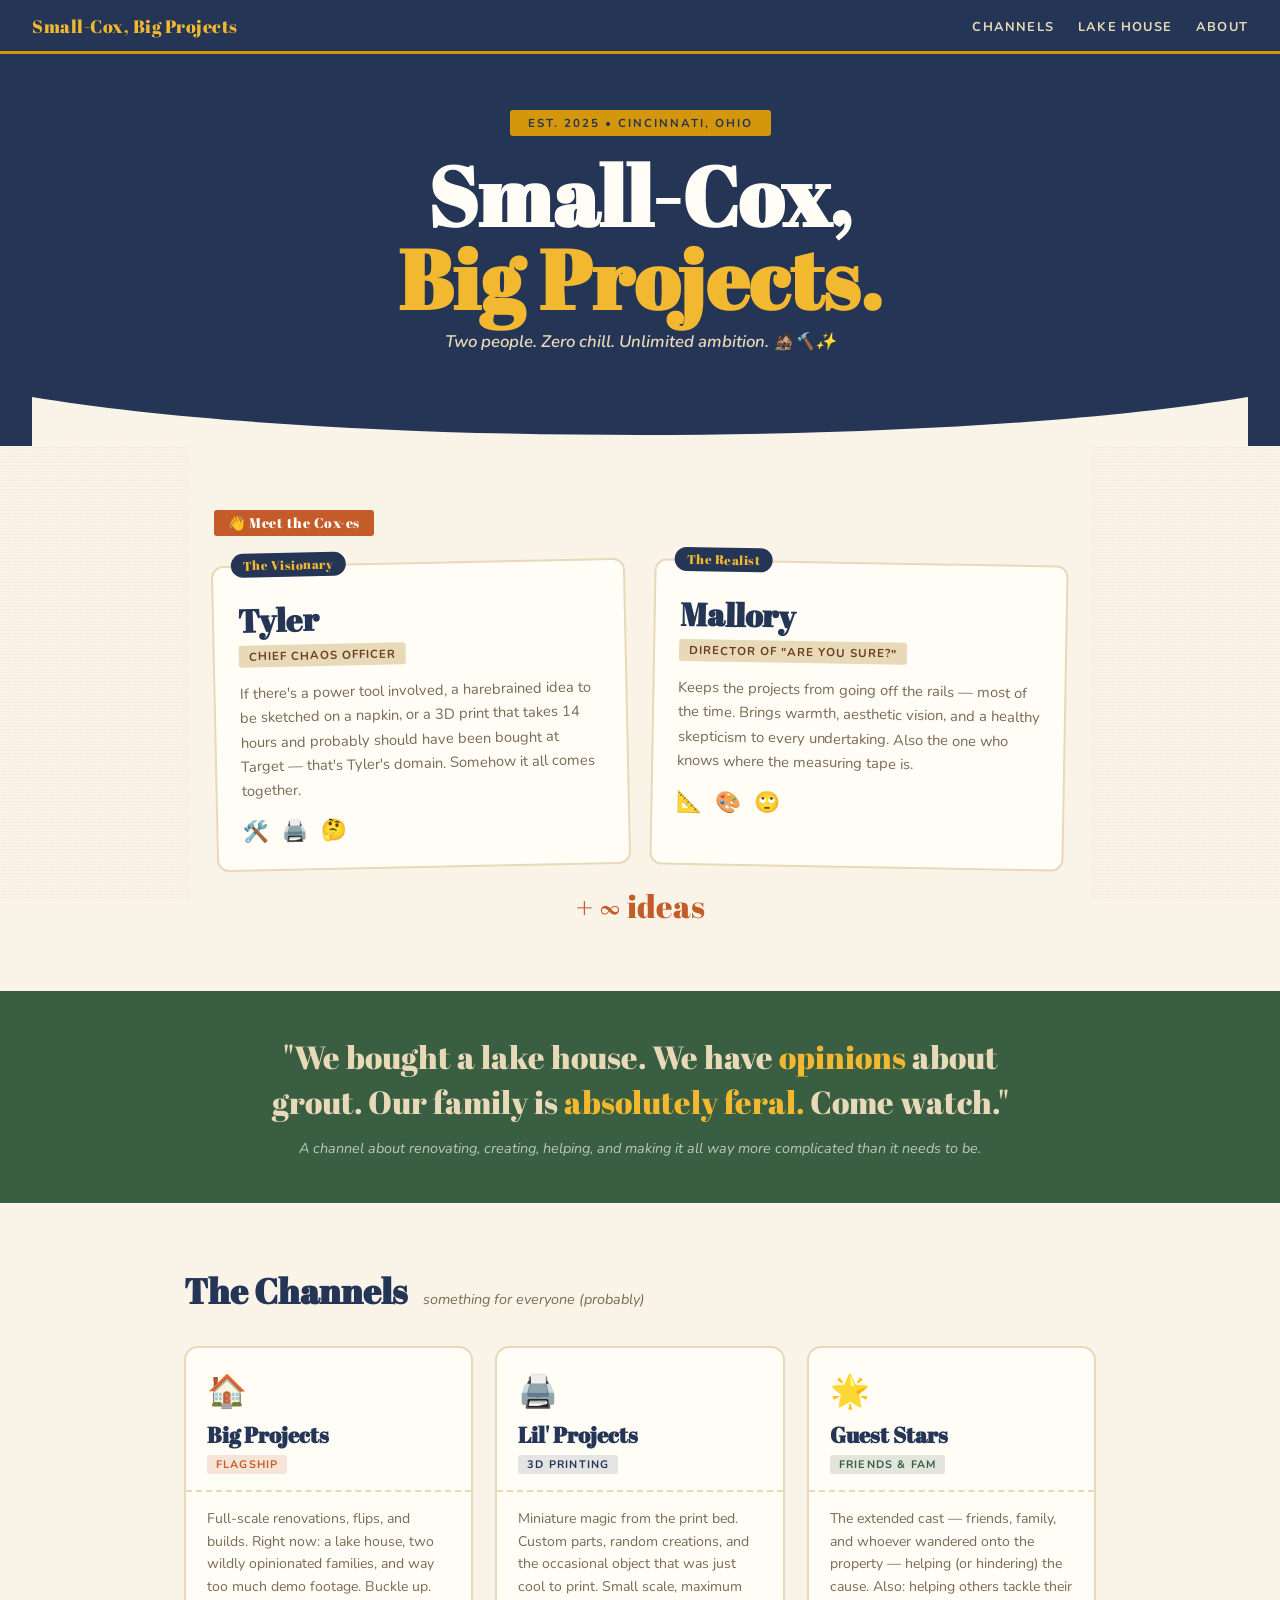
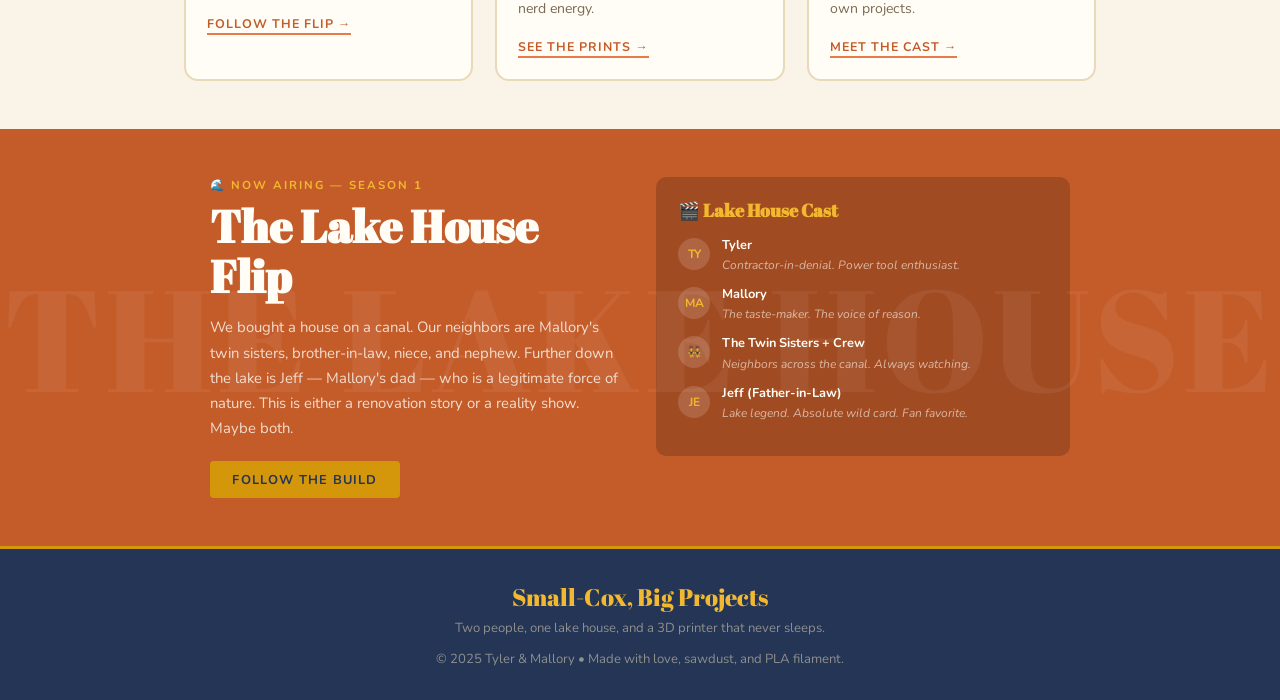
==== index.html @ dbf9f9ae "Create index.html" ====
<!DOCTYPE html>
<html lang="en">
<head>
<meta charset="UTF-8">
<meta name="viewport" content="width=device-width, initial-scale=1.0">
<title>Small-Cox, Big Projects</title>
<link href="https://fonts.googleapis.com/css2?family=Abril+Fatface&family=Nunito:ital,wght@0,400;0,600;0,700;1,400;1,600&display=swap" rel="stylesheet">
<style>
  *, *::before, *::after { box-sizing: border-box; margin: 0; padding: 0; }

  :root {
    --cream:    #FAF4E8;
    --tan:      #E8D9B8;
    --rust:     #C45C2A;
    --rust-lt:  #E87B48;
    --forest:   #3A5E42;
    --forest-lt:#5A8C63;
    --navy:     #243556;
    --gold:     #D4960A;
    --gold-lt:  #F2B830;
    --brown:    #6B3F1F;
    --ink:      #1E1810;
    --muted:    #7A6A54;
    --card-bg:  #FFFDF6;
    --serif:    'Abril Fatface', serif;
    --sans:     'Nunito', sans-serif;
  }

  body {
    background-color: var(--cream);
    font-family: var(--sans);
    color: var(--ink);
    overflow-x: hidden;
  }

  /* ── TEXTURE OVERLAY ── */
  body::before {
    content: '';
    position: fixed;
    inset: 0;
    background-image:
      repeating-linear-gradient(0deg,   transparent, transparent 2px, rgba(139,110,60,.03) 2px, rgba(139,110,60,.03) 3px),
      repeating-linear-gradient(90deg,  transparent, transparent 2px, rgba(139,110,60,.02) 2px, rgba(139,110,60,.02) 3px);
    pointer-events: none;
    z-index: 0;
  }

  /* ── NAV ── */
  nav {
    position: sticky;
    top: 0;
    z-index: 100;
    background: var(--navy);
    padding: 0 2rem;
    display: flex;
    align-items: center;
    justify-content: space-between;
    height: 54px;
    border-bottom: 3px solid var(--gold);
  }
  .nav-logo {
    font-family: var(--serif);
    font-size: 1.15rem;
    color: var(--gold-lt);
    letter-spacing: .5px;
    text-decoration: none;
  }
  .nav-links {
    display: flex;
    gap: 1.5rem;
    list-style: none;
  }
  .nav-links a {
    font-size: .8rem;
    font-weight: 700;
    text-transform: uppercase;
    letter-spacing: 1.2px;
    color: var(--tan);
    text-decoration: none;
    transition: color .2s;
  }
  .nav-links a:hover { color: var(--gold-lt); }

  /* ── HERO BANNER ── */
  .hero {
    position: relative;
    z-index: 1;
    background: var(--navy);
    padding: 3.5rem 2rem 0;
    text-align: center;
    overflow: hidden;
  }
  .hero-tape {
    display: inline-block;
    background: var(--gold);
    color: var(--navy);
    font-family: var(--sans);
    font-weight: 700;
    font-size: .72rem;
    text-transform: uppercase;
    letter-spacing: 2px;
    padding: 5px 18px;
    border-radius: 3px;
    margin-bottom: 1.1rem;
  }
  .hero h1 {
    font-family: var(--serif);
    font-size: clamp(2.6rem, 8vw, 5.2rem);
    line-height: 1.0;
    color: #FFFDF6;
    margin-bottom: .6rem;
    letter-spacing: .5px;
  }
  .hero h1 span { color: var(--gold-lt); }
  .hero-sub {
    font-size: 1.05rem;
    color: var(--tan);
    font-style: italic;
    font-weight: 600;
    margin-bottom: 2.8rem;
  }

  /* Wavy SVG divider between hero and body */
  .hero-wave {
    display: block;
    width: 100%;
    margin-bottom: -2px;
    line-height: 0;
  }

  /* ── MEET SECTION ── */
  .meet {
    position: relative;
    z-index: 1;
    background: var(--cream);
    padding: 4rem 1.5rem 3rem;
    max-width: 900px;
    margin: 0 auto;
  }
  .section-label {
    display: inline-block;
    font-family: var(--serif);
    font-size: .85rem;
    background: var(--rust);
    color: #fff;
    padding: 4px 14px;
    border-radius: 3px;
    letter-spacing: .5px;
    margin-bottom: 1.6rem;
  }
  .duo-cards {
    display: grid;
    grid-template-columns: 1fr 1fr;
    gap: 1.5rem;
  }
  @media (max-width: 560px) { .duo-cards { grid-template-columns: 1fr; } }

  .person-card {
    background: var(--card-bg);
    border: 2px solid var(--tan);
    border-radius: 12px;
    padding: 1.8rem 1.5rem 1.5rem;
    position: relative;
    transition: transform .25s, box-shadow .25s;
    cursor: default;
  }
  .person-card:hover {
    transform: rotate(0deg) translateY(-4px);
    box-shadow: 6px 8px 0 var(--tan);
  }
  .person-card:first-child { transform: rotate(-1.2deg); }
  .person-card:last-child  { transform: rotate(1deg); }
  .person-card:first-child:hover { transform: rotate(-1.2deg) translateY(-4px); }
  .person-card:last-child:hover  { transform: rotate(1deg)   translateY(-4px); }

  .person-badge {
    position: absolute;
    top: -14px; left: 18px;
    background: var(--navy);
    color: var(--gold-lt);
    font-family: var(--serif);
    font-size: .8rem;
    padding: 3px 12px;
    border-radius: 20px;
    letter-spacing: .5px;
  }
  .person-card h2 {
    font-family: var(--serif);
    font-size: 2rem;
    color: var(--navy);
    margin: .5rem 0 .5rem;
    line-height: 1;
  }
  .person-card .role-tag {
    display: inline-block;
    background: var(--tan);
    color: var(--brown);
    font-size: .72rem;
    font-weight: 700;
    text-transform: uppercase;
    letter-spacing: 1px;
    padding: 3px 10px;
    border-radius: 3px;
    margin-bottom: .9rem;
  }
  .person-card p {
    font-size: .92rem;
    line-height: 1.65;
    color: var(--muted);
  }
  .person-card .emojis {
    margin-top: .9rem;
    font-size: 1.3rem;
    letter-spacing: 4px;
  }

  /* ── CONNECTOR ── */
  .connector {
    text-align: center;
    padding: 1rem 0;
    font-family: var(--serif);
    font-size: 2rem;
    color: var(--rust);
    position: relative;
    z-index: 1;
  }

  /* ── INTRO BLURB ── */
  .intro-blurb {
    position: relative;
    z-index: 1;
    background: var(--forest);
    color: var(--cream);
    padding: 2.8rem 2rem;
    text-align: center;
  }
  .intro-blurb blockquote {
    font-family: var(--serif);
    font-size: clamp(1.3rem, 3.5vw, 2rem);
    line-height: 1.4;
    max-width: 780px;
    margin: 0 auto .8rem;
    color: var(--tan);
  }
  .intro-blurb blockquote em {
    color: var(--gold-lt);
    font-style: normal;
  }
  .intro-blurb p {
    font-size: .9rem;
    color: rgba(255,255,255,.65);
    font-style: italic;
  }

  /* ── CHANNELS ── */
  .channels {
    position: relative;
    z-index: 1;
    padding: 4rem 1.5rem 3rem;
    max-width: 960px;
    margin: 0 auto;
  }
  .channels-header {
    display: flex;
    align-items: baseline;
    gap: 1rem;
    margin-bottom: 2rem;
    flex-wrap: wrap;
  }
  .channels-header h2 {
    font-family: var(--serif);
    font-size: 2.2rem;
    color: var(--navy);
  }
  .channels-header p {
    font-size: .9rem;
    color: var(--muted);
    font-style: italic;
  }

  .channel-grid {
    display: grid;
    grid-template-columns: repeat(3, 1fr);
    gap: 1.4rem;
  }
  @media (max-width: 680px) { .channel-grid { grid-template-columns: 1fr; } }

  .channel-card {
    background: var(--card-bg);
    border: 2px solid var(--tan);
    border-radius: 14px;
    overflow: hidden;
    transition: transform .2s, box-shadow .2s;
  }
  .channel-card:hover {
    transform: translateY(-5px);
    box-shadow: 5px 7px 0 var(--tan);
  }
  .channel-header {
    padding: 1.4rem 1.3rem 1rem;
    border-bottom: 2px dashed var(--tan);
  }
  .channel-icon {
    font-size: 2rem;
    margin-bottom: .6rem;
    display: block;
  }
  .channel-card h3 {
    font-family: var(--serif);
    font-size: 1.4rem;
    color: var(--navy);
    line-height: 1.1;
    margin-bottom: .3rem;
  }
  .channel-tag {
    display: inline-block;
    font-size: .68rem;
    font-weight: 700;
    text-transform: uppercase;
    letter-spacing: 1.2px;
    padding: 2px 9px;
    border-radius: 3px;
  }
  .tag-rust   { background: rgba(196,92,42,.15); color: var(--rust); }
  .tag-forest { background: rgba(58,94,66,.15);  color: var(--forest); }
  .tag-navy   { background: rgba(36,53,86,.12);  color: var(--navy); }

  .channel-body {
    padding: 1rem 1.3rem 1.3rem;
  }
  .channel-body p {
    font-size: .88rem;
    line-height: 1.6;
    color: var(--muted);
    margin-bottom: .9rem;
  }
  .channel-cta {
    display: inline-block;
    font-size: .78rem;
    font-weight: 700;
    text-transform: uppercase;
    letter-spacing: 1px;
    color: var(--rust);
    text-decoration: none;
    border-bottom: 2px solid var(--rust-lt);
    padding-bottom: 1px;
    transition: color .2s, border-color .2s;
  }
  .channel-cta:hover { color: var(--brown); border-color: var(--brown); }

  /* ── BIG PROJECT SPOTLIGHT ── */
  .spotlight {
    position: relative;
    z-index: 1;
    background: var(--rust);
    padding: 3rem 2rem;
    overflow: hidden;
  }
  .spotlight::before {
    content: 'THE LAKE HOUSE';
    position: absolute;
    font-family: var(--serif);
    font-size: clamp(4rem, 12vw, 9rem);
    color: rgba(255,255,255,.06);
    top: 50%;
    left: 50%;
    transform: translate(-50%, -50%);
    white-space: nowrap;
    pointer-events: none;
    letter-spacing: 4px;
  }
  .spotlight-inner {
    max-width: 860px;
    margin: 0 auto;
    display: grid;
    grid-template-columns: 1fr 1fr;
    gap: 2rem;
    align-items: start;
  }
  @media (max-width: 620px) { .spotlight-inner { grid-template-columns: 1fr; } }

  .spotlight-left {}
  .spotlight-eyebrow {
    font-size: .72rem;
    font-weight: 700;
    text-transform: uppercase;
    letter-spacing: 2px;
    color: var(--gold-lt);
    margin-bottom: .6rem;
  }
  .spotlight h2 {
    font-family: var(--serif);
    font-size: clamp(1.8rem, 4vw, 2.8rem);
    color: #FFFDF6;
    line-height: 1.1;
    margin-bottom: .9rem;
  }
  .spotlight-desc {
    font-size: .93rem;
    line-height: 1.7;
    color: rgba(255,253,246,.8);
    margin-bottom: 1.2rem;
  }
  .spotlight-btn {
    display: inline-block;
    background: var(--gold);
    color: var(--navy);
    font-size: .8rem;
    font-weight: 700;
    text-transform: uppercase;
    letter-spacing: 1.2px;
    padding: .6rem 1.4rem;
    border-radius: 4px;
    text-decoration: none;
    transition: background .2s;
  }
  .spotlight-btn:hover { background: var(--gold-lt); }

  .cast-list {
    background: rgba(0,0,0,.18);
    border-radius: 10px;
    padding: 1.3rem 1.4rem;
  }
  .cast-list h4 {
    font-family: var(--serif);
    font-size: 1.1rem;
    color: var(--gold-lt);
    margin-bottom: 1rem;
  }
  .cast-member {
    display: flex;
    align-items: flex-start;
    gap: .7rem;
    margin-bottom: .75rem;
  }
  .cast-avatar {
    width: 32px;
    height: 32px;
    border-radius: 50%;
    background: rgba(255,255,255,.15);
    display: flex;
    align-items: center;
    justify-content: center;
    font-size: .75rem;
    font-weight: 700;
    color: var(--gold-lt);
    flex-shrink: 0;
    letter-spacing: -.5px;
  }
  .cast-info p { font-size: .8rem; font-weight: 700; color: #FFFDF6; line-height: 1.2; }
  .cast-info span { font-size: .75rem; color: rgba(255,253,246,.6); font-style: italic; }

  /* ── FOOTER ── */
  footer {
    position: relative;
    z-index: 1;
    background: var(--navy);
    color: var(--tan);
    text-align: center;
    padding: 2rem;
    font-size: .82rem;
    border-top: 3px solid var(--gold);
  }
  footer .footer-logo {
    font-family: var(--serif);
    font-size: 1.5rem;
    color: var(--gold-lt);
    margin-bottom: .4rem;
  }
  footer p { color: rgba(232,217,184,.55); margin-top: .3rem; }

  /* ── STAMP DECOR ── */
  .stamp {
    display: inline-block;
    border: 3px solid currentColor;
    border-radius: 6px;
    padding: 2px 8px;
    font-size: .65rem;
    font-weight: 700;
    text-transform: uppercase;
    letter-spacing: 1.5px;
    transform: rotate(-5deg);
    opacity: .7;
    margin-left: .6rem;
    vertical-align: middle;
  }

  /* ── SCROLL FADE ── */
  @keyframes fadeUp {
    from { opacity: 0; transform: translateY(22px); }
    to   { opacity: 1; transform: translateY(0); }
  }
  .fade-in { animation: fadeUp .7s ease both; }
  .fade-in-2 { animation: fadeUp .7s .15s ease both; }
  .fade-in-3 { animation: fadeUp .7s .3s ease both; }
</style>
</head>
<body>

<!-- NAV -->
<nav>
  <a href="#" class="nav-logo">Small-Cox, Big Projects</a>
  <ul class="nav-links">
    <li><a href="#channels">Channels</a></li>
    <li><a href="#lakehouse">Lake House</a></li>
    <li><a href="#about">About</a></li>
  </ul>
</nav>

<!-- HERO -->
<div class="hero" id="about">
  <div class="hero-tape">Est. 2025 &bull; Cincinnati, Ohio</div>
  <h1 class="fade-in">Small-Cox,<br><span>Big Projects.</span></h1>
  <p class="hero-sub fade-in-2">Two people. Zero chill. Unlimited ambition. 🏚️🔨✨</p>
  <svg class="hero-wave" viewBox="0 0 1440 60" xmlns="http://www.w3.org/2000/svg" preserveAspectRatio="none">
    <path d="M0,0 C360,60 1080,60 1440,0 L1440,60 L0,60 Z" fill="#FAF4E8"/>
  </svg>
</div>

<!-- MEET TYLER & MALLORY -->
<section class="meet fade-in-3">
  <div class="section-label">👋 Meet the Cox-es</div>
  <div class="duo-cards">

    <div class="person-card">
      <span class="person-badge">The Visionary</span>
      <h2>Tyler</h2>
      <span class="role-tag">Chief Chaos Officer</span>
      <p>If there's a power tool involved, a harebrained idea to be sketched on a napkin, or a 3D print that takes 14 hours and probably should have been bought at Target — that's Tyler's domain. Somehow it all comes together.</p>
      <div class="emojis">🛠️ 🖨️ 🤔</div>
    </div>

    <div class="person-card">
      <span class="person-badge">The Realist</span>
      <h2>Mallory</h2>
      <span class="role-tag">Director of "Are You Sure?"</span>
      <p>Keeps the projects from going off the rails — most of the time. Brings warmth, aesthetic vision, and a healthy skepticism to every undertaking. Also the one who knows where the measuring tape is.</p>
      <div class="emojis">📐 🎨 🙄</div>
    </div>

  </div>

  <div class="connector">+ ∞ ideas</div>

</section>

<!-- INTRO BLURB -->
<div class="intro-blurb">
  <blockquote>
    "We bought a lake house. We have <em>opinions</em> about grout. Our family is <em>absolutely feral.</em> Come watch."
  </blockquote>
  <p>A channel about renovating, creating, helping, and making it all way more complicated than it needs to be.</p>
</div>

<!-- CHANNELS -->
<section class="channels" id="channels">
  <div class="channels-header">
    <h2>The Channels</h2>
    <p>something for everyone (probably)</p>
  </div>

  <div class="channel-grid">

    <!-- Big Projects -->
    <div class="channel-card">
      <div class="channel-header">
        <span class="channel-icon">🏠</span>
        <h3>Big Projects</h3>
        <span class="channel-tag tag-rust">Flagship</span>
      </div>
      <div class="channel-body">
        <p>Full-scale renovations, flips, and builds. Right now: a lake house, two wildly opinionated families, and way too much demo footage. Buckle up.</p>
        <a href="#lakehouse" class="channel-cta">Follow the flip →</a>
      </div>
    </div>

    <!-- Lil Projects -->
    <div class="channel-card">
      <div class="channel-header">
        <span class="channel-icon">🖨️</span>
        <h3>Lil' Projects</h3>
        <span class="channel-tag tag-navy">3D Printing</span>
      </div>
      <div class="channel-body">
        <p>Miniature magic from the print bed. Custom parts, random creations, and the occasional object that was just cool to print. Small scale, maximum nerd energy.</p>
        <a href="#" class="channel-cta">See the prints →</a>
      </div>
    </div>

    <!-- Guest Stars -->
    <div class="channel-card">
      <div class="channel-header">
        <span class="channel-icon">🌟</span>
        <h3>Guest Stars</h3>
        <span class="channel-tag tag-forest">Friends & Fam</span>
      </div>
      <div class="channel-body">
        <p>The extended cast — friends, family, and whoever wandered onto the property — helping (or hindering) the cause. Also: helping others tackle their own projects.</p>
        <a href="#" class="channel-cta">Meet the cast →</a>
      </div>
    </div>

  </div>
</section>

<!-- LAKE HOUSE SPOTLIGHT -->
<section class="spotlight" id="lakehouse">
  <div class="spotlight-inner">

    <div class="spotlight-left">
      <p class="spotlight-eyebrow">🌊 Now Airing — Season 1</p>
      <h2>The Lake House Flip</h2>
      <p class="spotlight-desc">We bought a house on a canal. Our neighbors are Mallory's twin sisters, brother-in-law, niece, and nephew. Further down the lake is Jeff — Mallory's dad — who is a legitimate force of nature. This is either a renovation story or a reality show. Maybe both.</p>
      <a href="#" class="spotlight-btn">Follow the Build</a>
    </div>

    <div class="cast-list">
      <h4>🎬 Lake House Cast</h4>

      <div class="cast-member">
        <div class="cast-avatar">TY</div>
        <div class="cast-info">
          <p>Tyler</p>
          <span>Contractor-in-denial. Power tool enthusiast.</span>
        </div>
      </div>

      <div class="cast-member">
        <div class="cast-avatar">MA</div>
        <div class="cast-info">
          <p>Mallory</p>
          <span>The taste-maker. The voice of reason.</span>
        </div>
      </div>

      <div class="cast-member">
        <div class="cast-avatar">👯</div>
        <div class="cast-info">
          <p>The Twin Sisters + Crew</p>
          <span>Neighbors across the canal. Always watching.</span>
        </div>
      </div>

      <div class="cast-member">
        <div class="cast-avatar">JE</div>
        <div class="cast-info">
          <p>Jeff (Father-in-Law)</p>
          <span>Lake legend. Absolute wild card. Fan favorite.</span>
        </div>
      </div>
    </div>

  </div>
</section>

<!-- FOOTER -->
<footer>
  <div class="footer-logo">Small-Cox, Big Projects</div>
  <p>Two people, one lake house, and a 3D printer that never sleeps.</p>
  <p style="margin-top:.8rem;">© 2025 Tyler & Mallory &bull; Made with love, sawdust, and PLA filament.</p>
</footer>

</body>
</html>
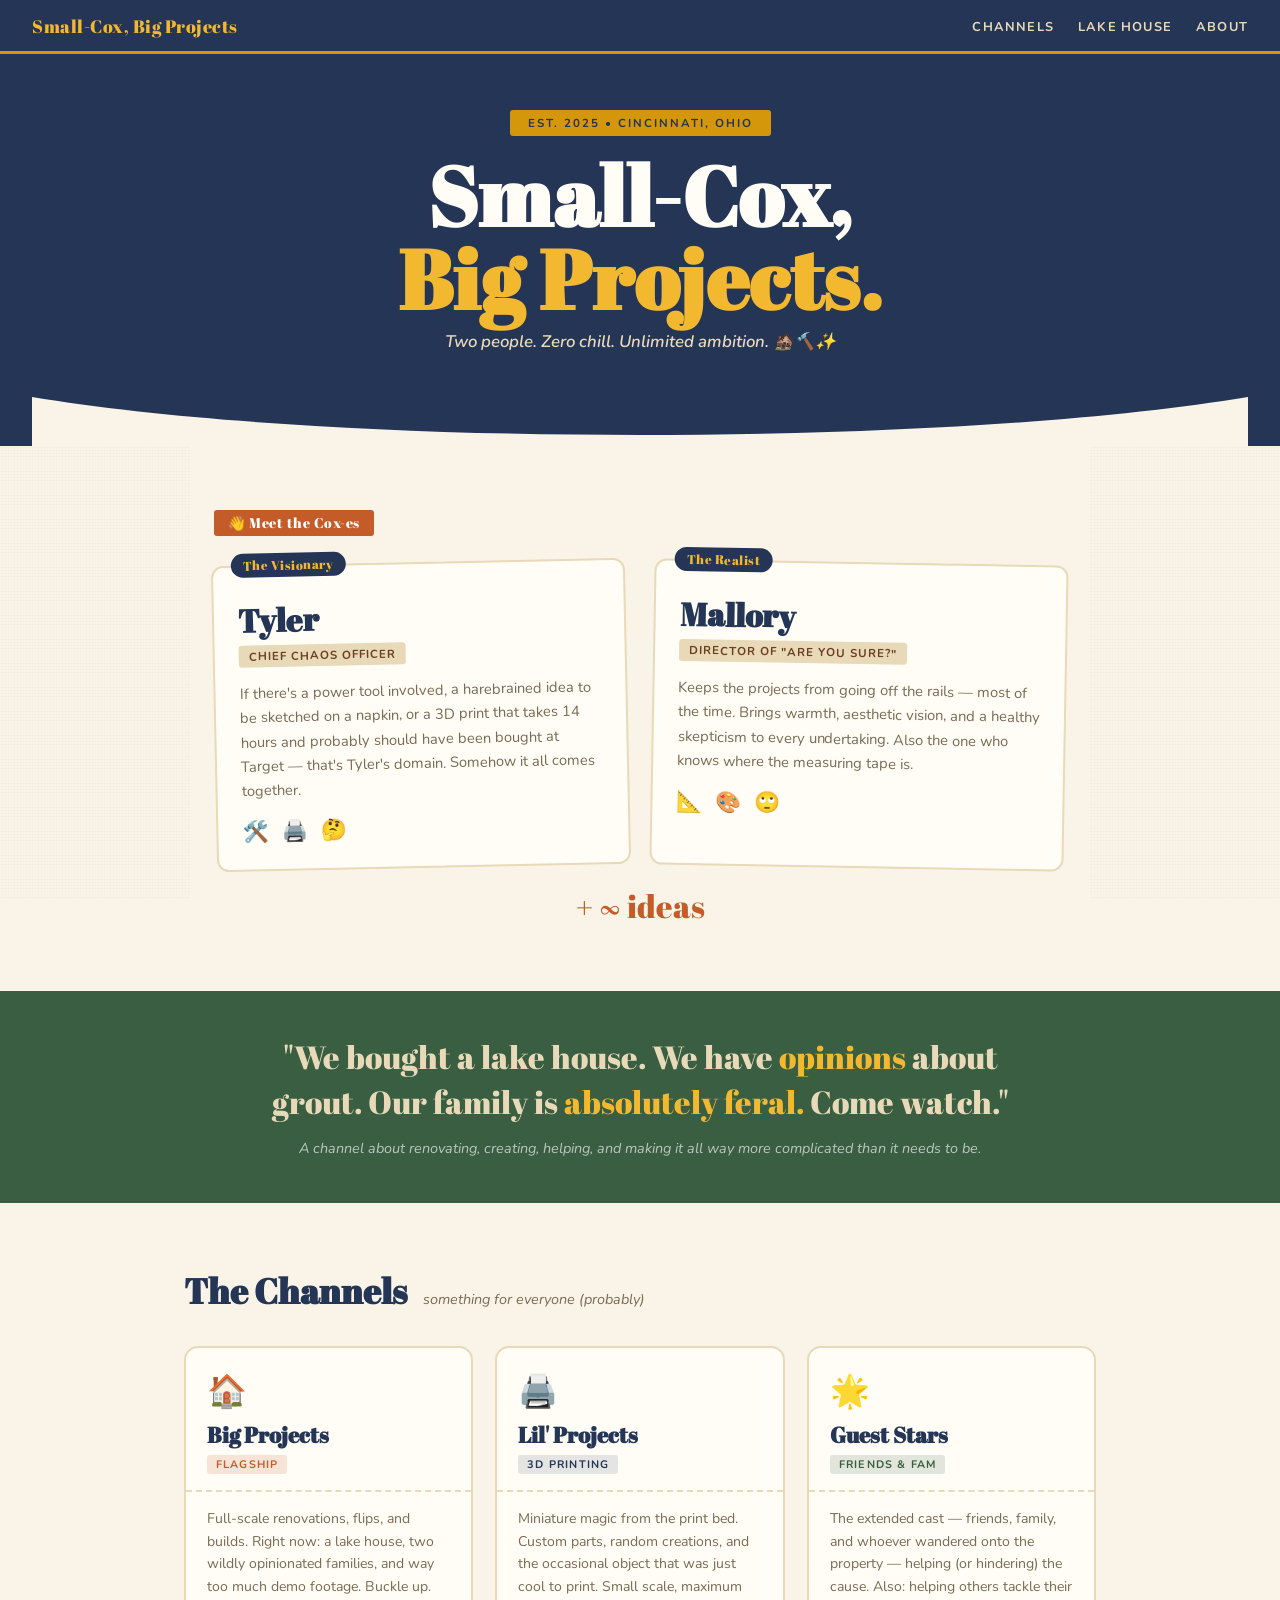
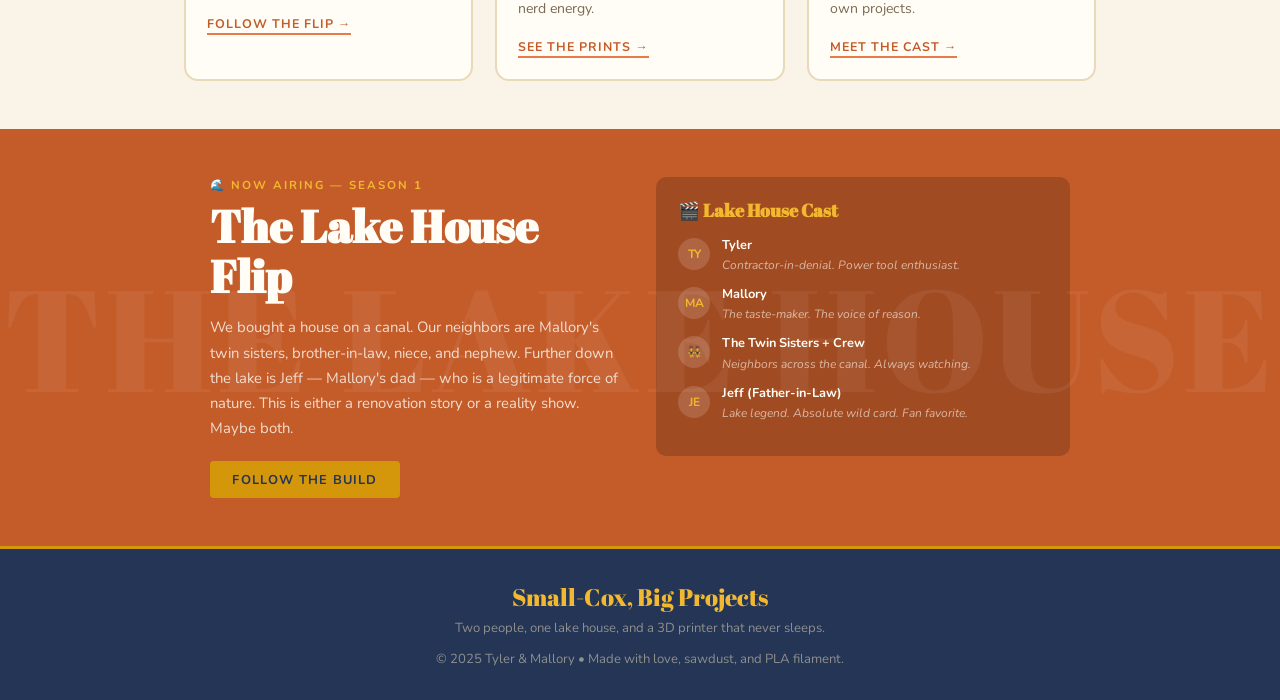
==== commit 28f7bd73: "Update index.html" ====
--- a/index.html
+++ b/index.html
@@ -583,7 +583,7 @@
       </div>
       <div class="channel-body">
         <p>Miniature magic from the print bed. Custom parts, random creations, and the occasional object that was just cool to print. Small scale, maximum nerd energy.</p>
-        <a href="#" class="channel-cta">See the prints →</a>
+        <a href="project-labs.html" class="channel-cta">See the prints →</a>
       </div>
     </div>
 
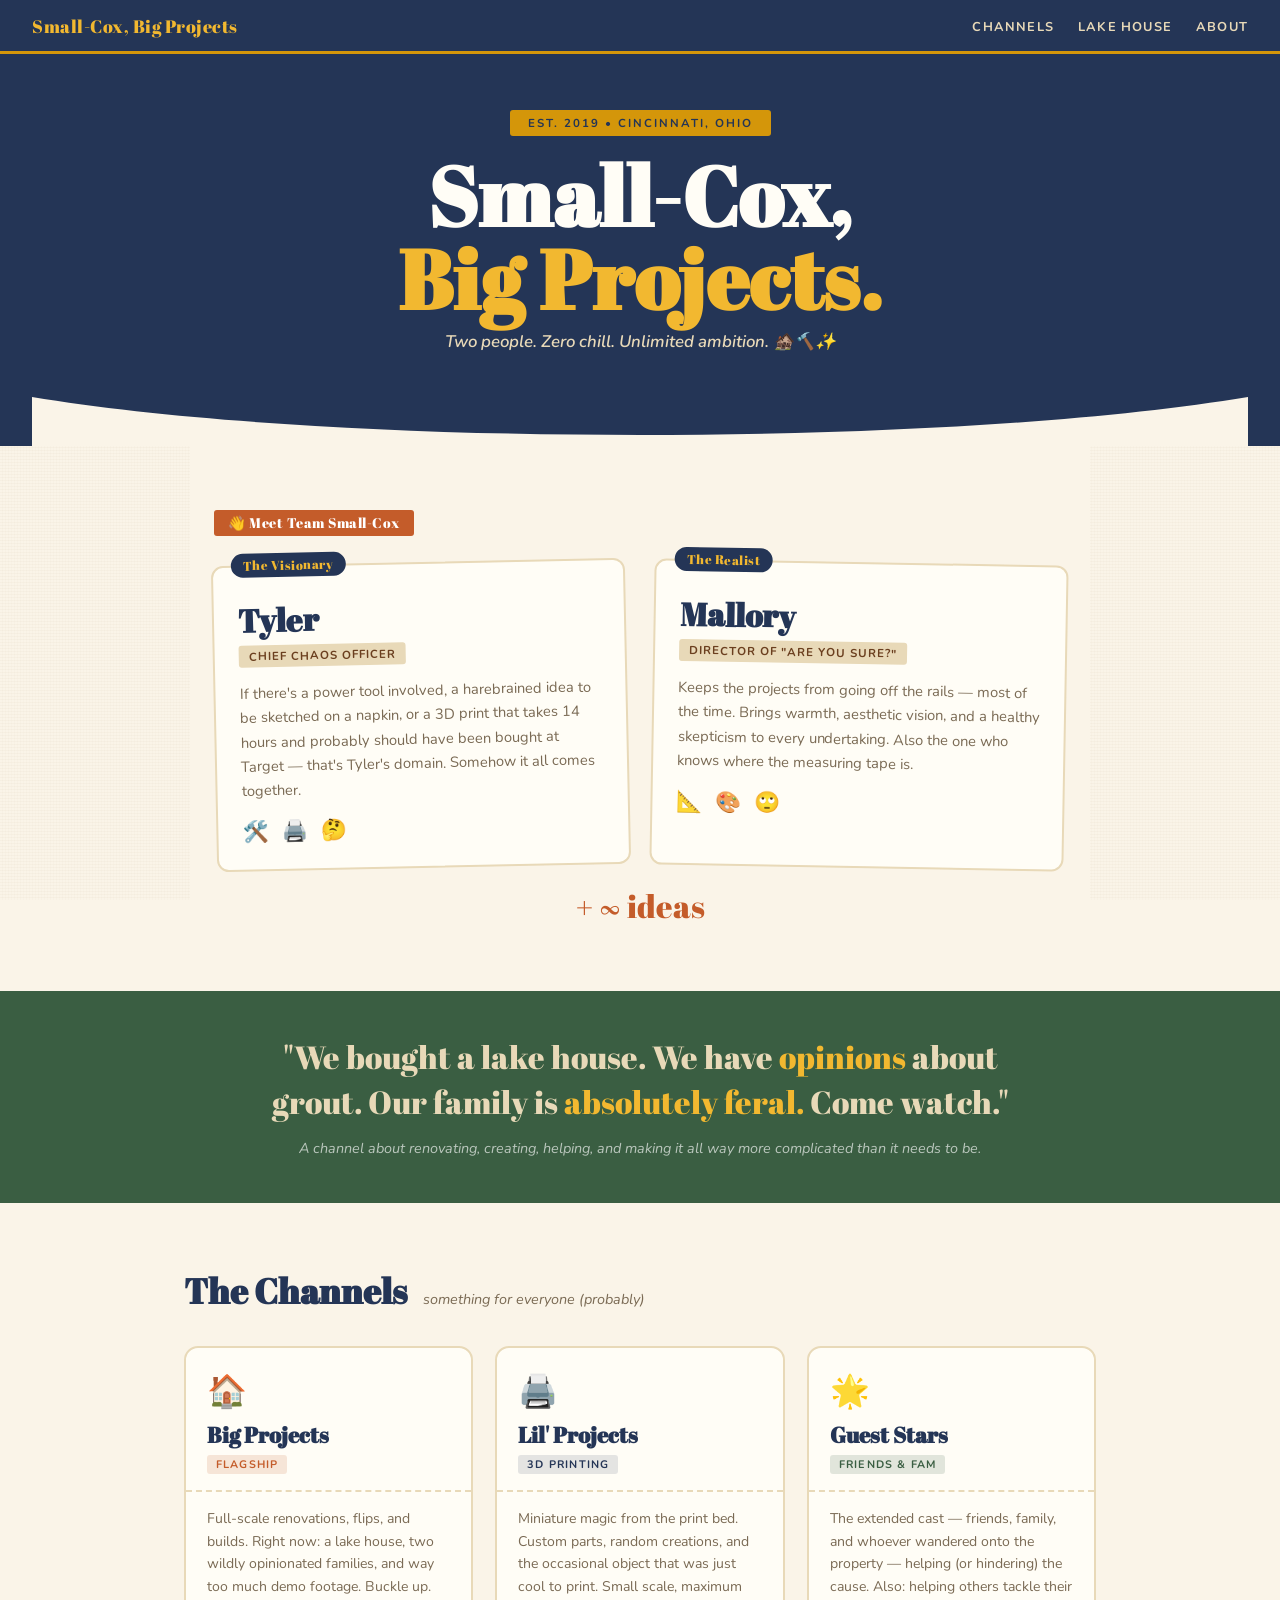
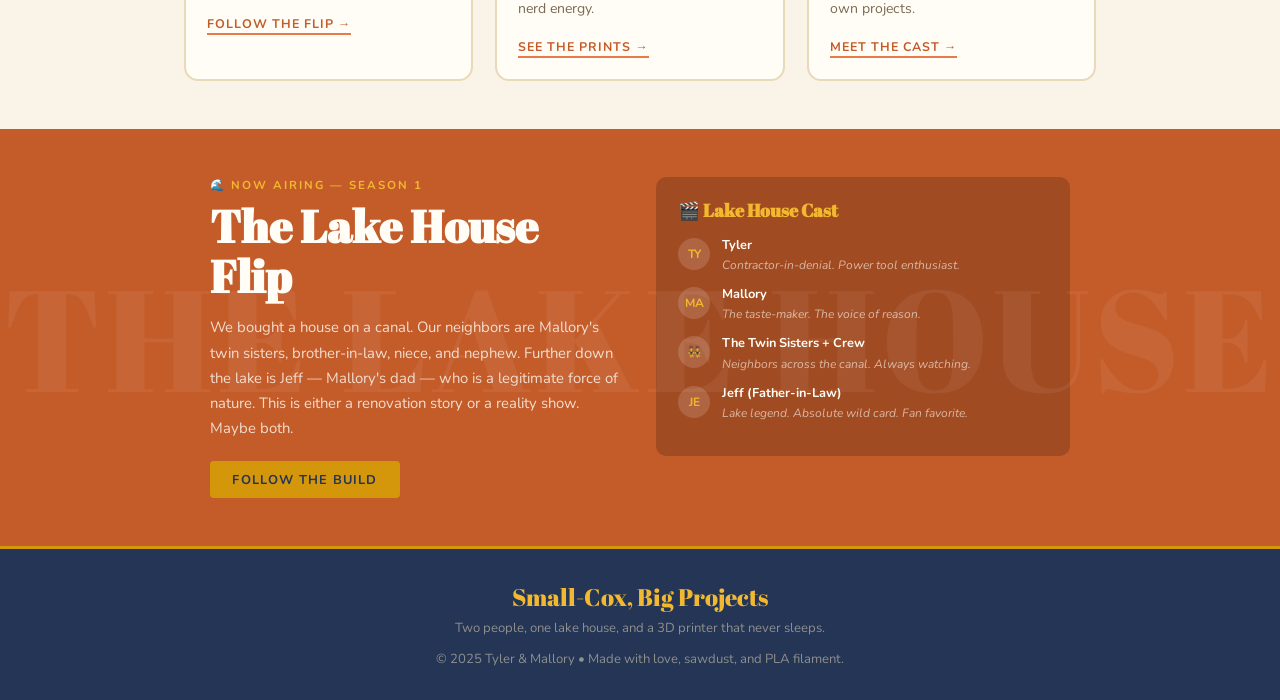
==== commit 2f780a9a: "Update index.html" ====
--- a/index.html
+++ b/index.html
@@ -509,7 +509,7 @@
 
 <!-- HERO -->
 <div class="hero" id="about">
-  <div class="hero-tape">Est. 2025 &bull; Cincinnati, Ohio</div>
+  <div class="hero-tape">Est. 2019 &bull; Cincinnati, Ohio</div>
   <h1 class="fade-in">Small-Cox,<br><span>Big Projects.</span></h1>
   <p class="hero-sub fade-in-2">Two people. Zero chill. Unlimited ambition. 🏚️🔨✨</p>
   <svg class="hero-wave" viewBox="0 0 1440 60" xmlns="http://www.w3.org/2000/svg" preserveAspectRatio="none">
@@ -519,7 +519,7 @@
 
 <!-- MEET TYLER & MALLORY -->
 <section class="meet fade-in-3">
-  <div class="section-label">👋 Meet the Cox-es</div>
+  <div class="section-label">👋 Meet Team Small-Cox</div>
   <div class="duo-cards">
 
     <div class="person-card">
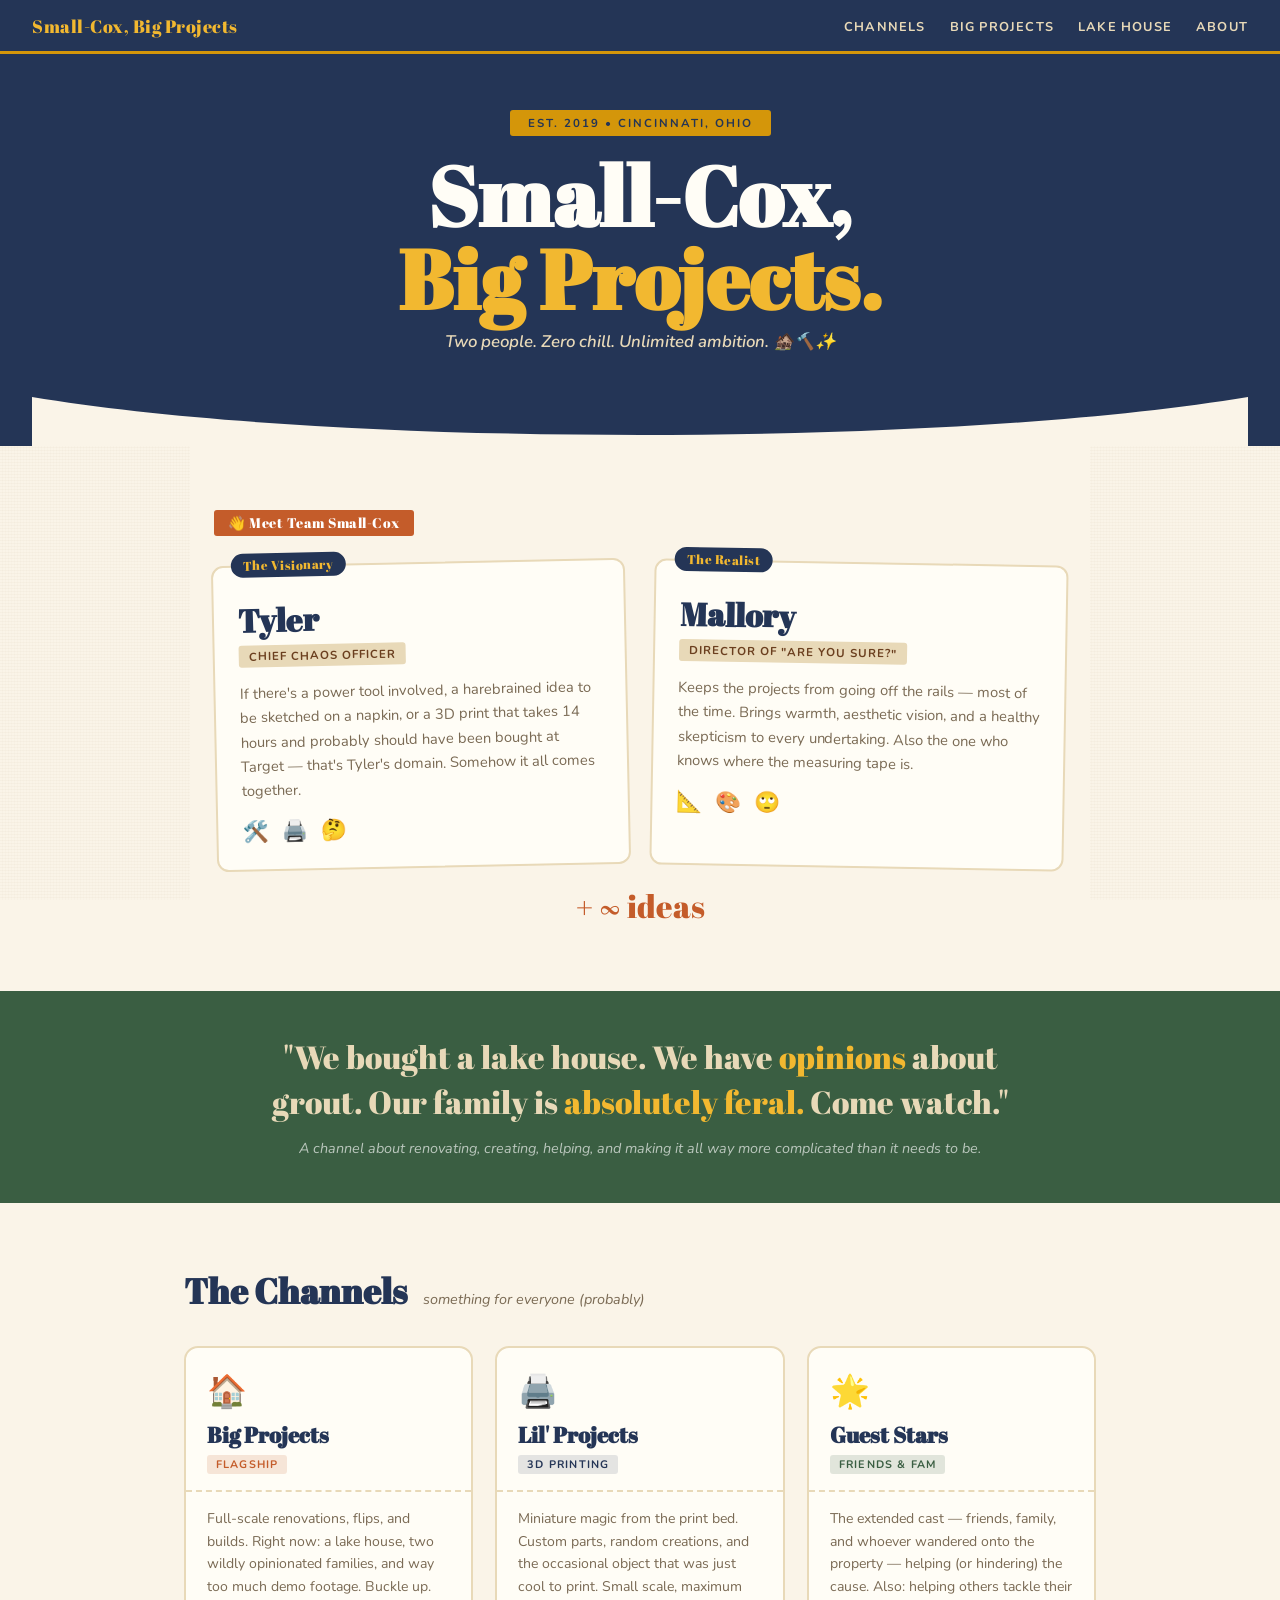
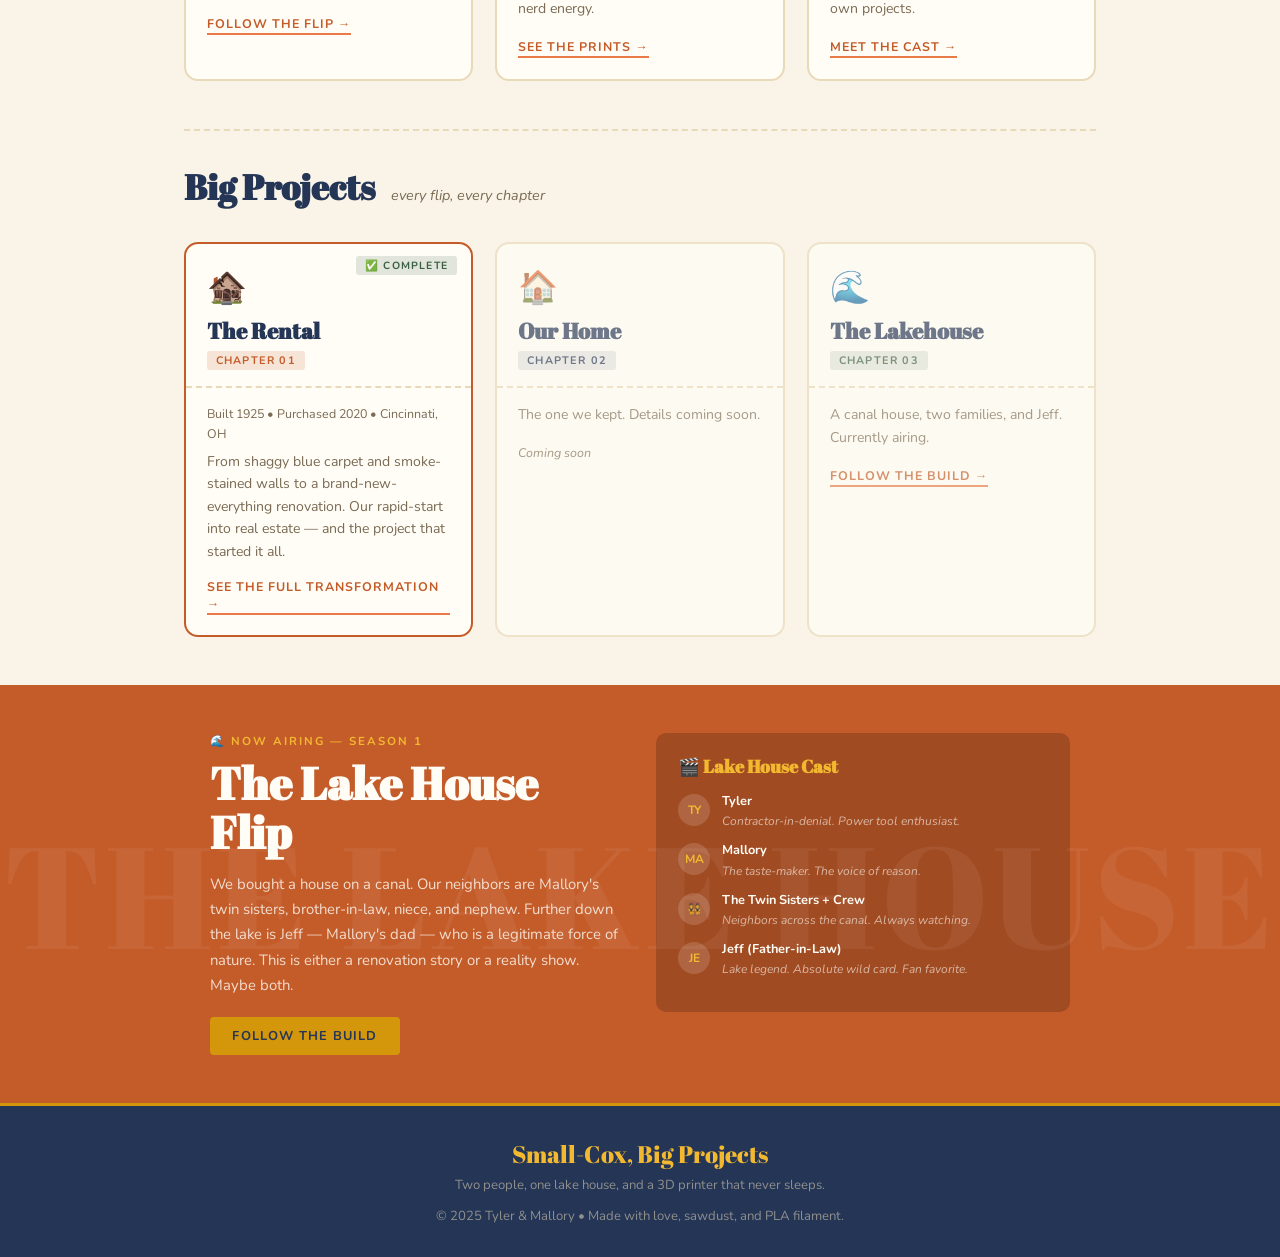
==== commit b44dc904: "Adding the Rental" ====
--- a/index.html
+++ b/index.html
@@ -502,6 +502,7 @@
   <a href="#" class="nav-logo">Small-Cox, Big Projects</a>
   <ul class="nav-links">
     <li><a href="#channels">Channels</a></li>
+    <li><a href="#big-projects">Big Projects</a></li>
     <li><a href="#lakehouse">Lake House</a></li>
     <li><a href="#about">About</a></li>
   </ul>
@@ -603,6 +604,59 @@
   </div>
 </section>
 
+<!-- BIG PROJECTS ARCHIVE -->
+<section class="channels" id="big-projects" style="padding-top:0;">
+  <div class="channels-header" style="margin-top:0; padding-top:2rem; border-top: 2px dashed var(--tan);">
+    <h2>Big Projects</h2>
+    <p>every flip, every chapter</p>
+  </div>
+
+  <div class="channel-grid" style="grid-template-columns: repeat(auto-fill, minmax(260px, 1fr));">
+
+    <!-- The Rental -->
+    <div class="channel-card" style="border-color: var(--rust); position:relative;">
+      <div style="position:absolute;top:12px;right:14px;background:rgba(58,94,66,.15);color:var(--forest);font-size:.65rem;font-weight:700;text-transform:uppercase;letter-spacing:1.2px;padding:2px 9px;border-radius:3px;">✅ Complete</div>
+      <div class="channel-header">
+        <span class="channel-icon">🏚️</span>
+        <h3>The Rental</h3>
+        <span class="channel-tag tag-rust">Chapter 01</span>
+      </div>
+      <div class="channel-body">
+        <p style="font-size:.78rem;color:var(--muted);margin-bottom:.4rem;">Built 1925 &bull; Purchased 2020 &bull; Cincinnati, OH</p>
+        <p>From shaggy blue carpet and smoke-stained walls to a brand-new-everything renovation. Our rapid-start into real estate — and the project that started it all.</p>
+        <a href="the-rental.html" class="channel-cta">See the full transformation →</a>
+      </div>
+    </div>
+
+    <!-- Our Home — coming soon -->
+    <div class="channel-card" style="opacity:.65;">
+      <div class="channel-header">
+        <span class="channel-icon">🏠</span>
+        <h3>Our Home</h3>
+        <span class="channel-tag tag-navy">Chapter 02</span>
+      </div>
+      <div class="channel-body">
+        <p>The one we kept. Details coming soon.</p>
+        <span style="font-size:.78rem;color:var(--muted);font-style:italic;">Coming soon</span>
+      </div>
+    </div>
+
+    <!-- The Lakehouse — in progress -->
+    <div class="channel-card" style="opacity:.65;">
+      <div class="channel-header">
+        <span class="channel-icon">🌊</span>
+        <h3>The Lakehouse</h3>
+        <span class="channel-tag tag-forest">Chapter 03</span>
+      </div>
+      <div class="channel-body">
+        <p>A canal house, two families, and Jeff. Currently airing.</p>
+        <a href="#lakehouse" class="channel-cta">Follow the build →</a>
+      </div>
+    </div>
+
+  </div>
+</section>
+
 <!-- LAKE HOUSE SPOTLIGHT -->
 <section class="spotlight" id="lakehouse">
   <div class="spotlight-inner">
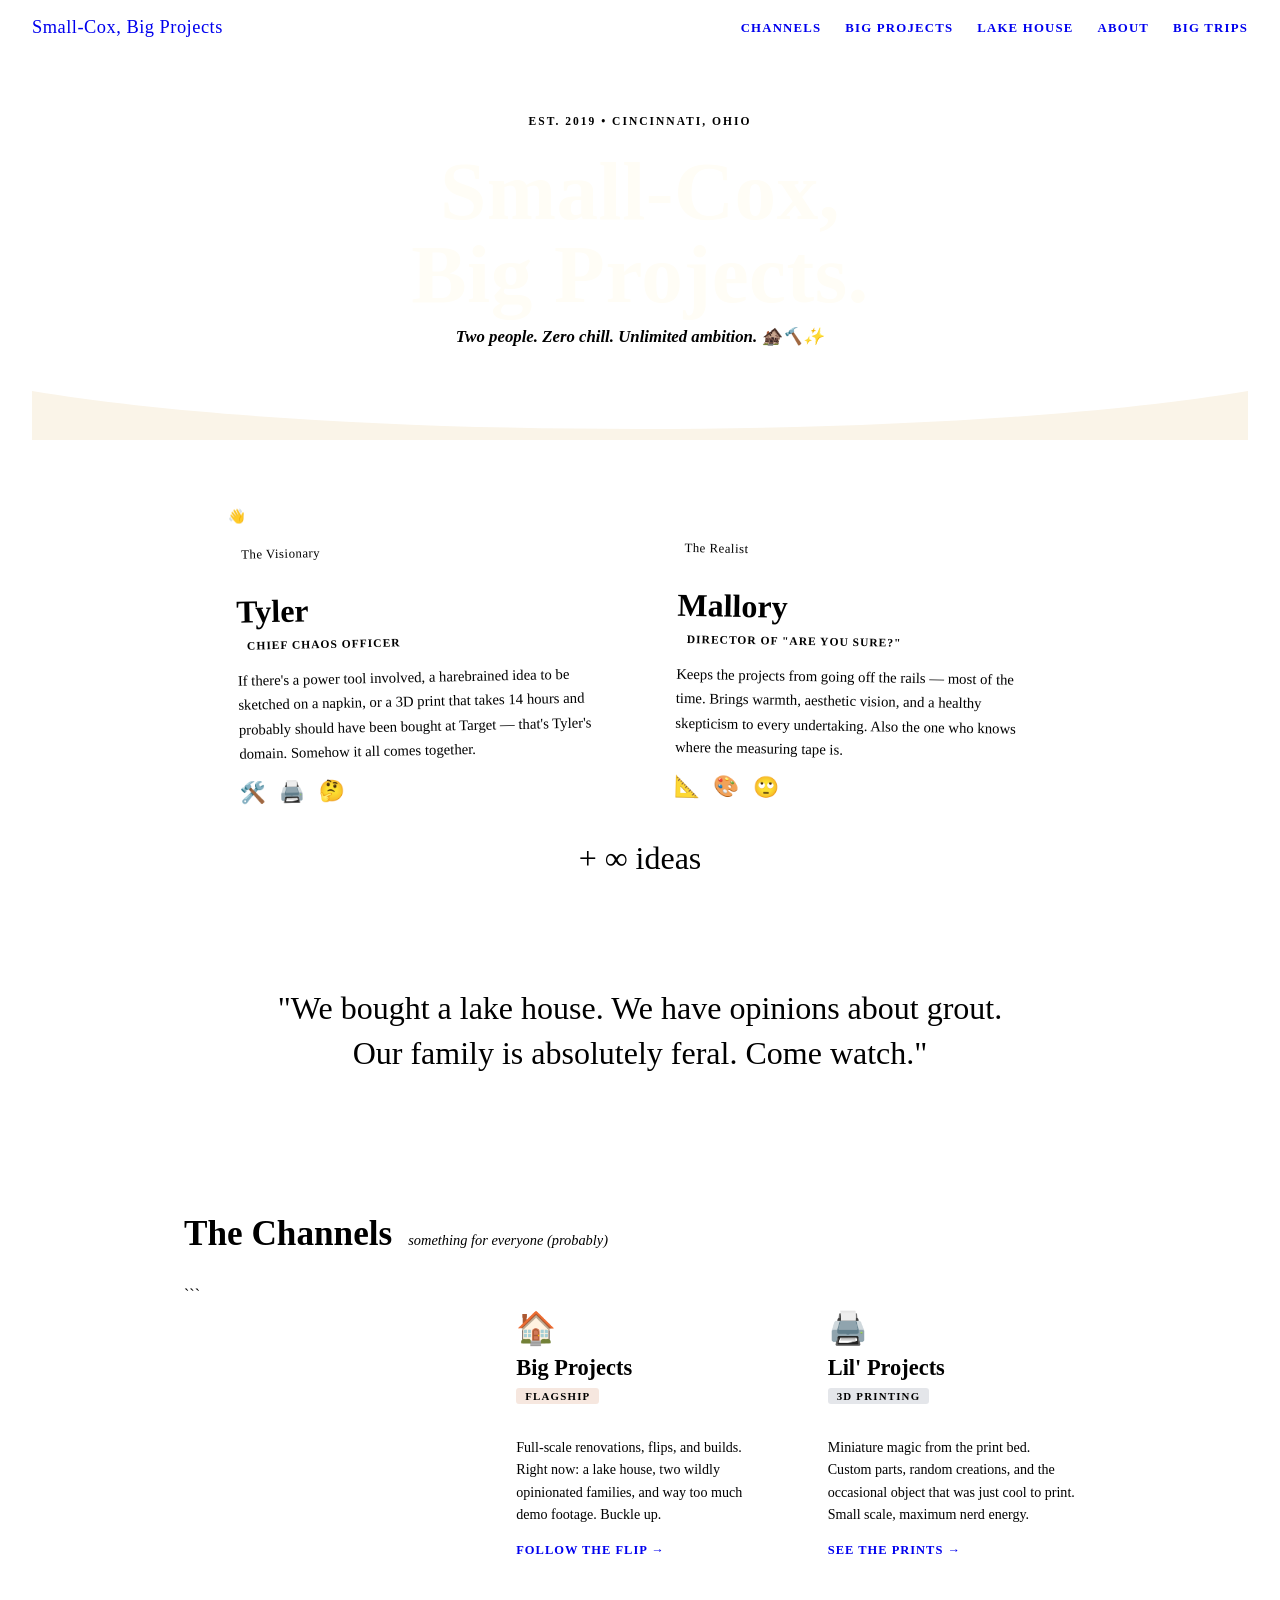
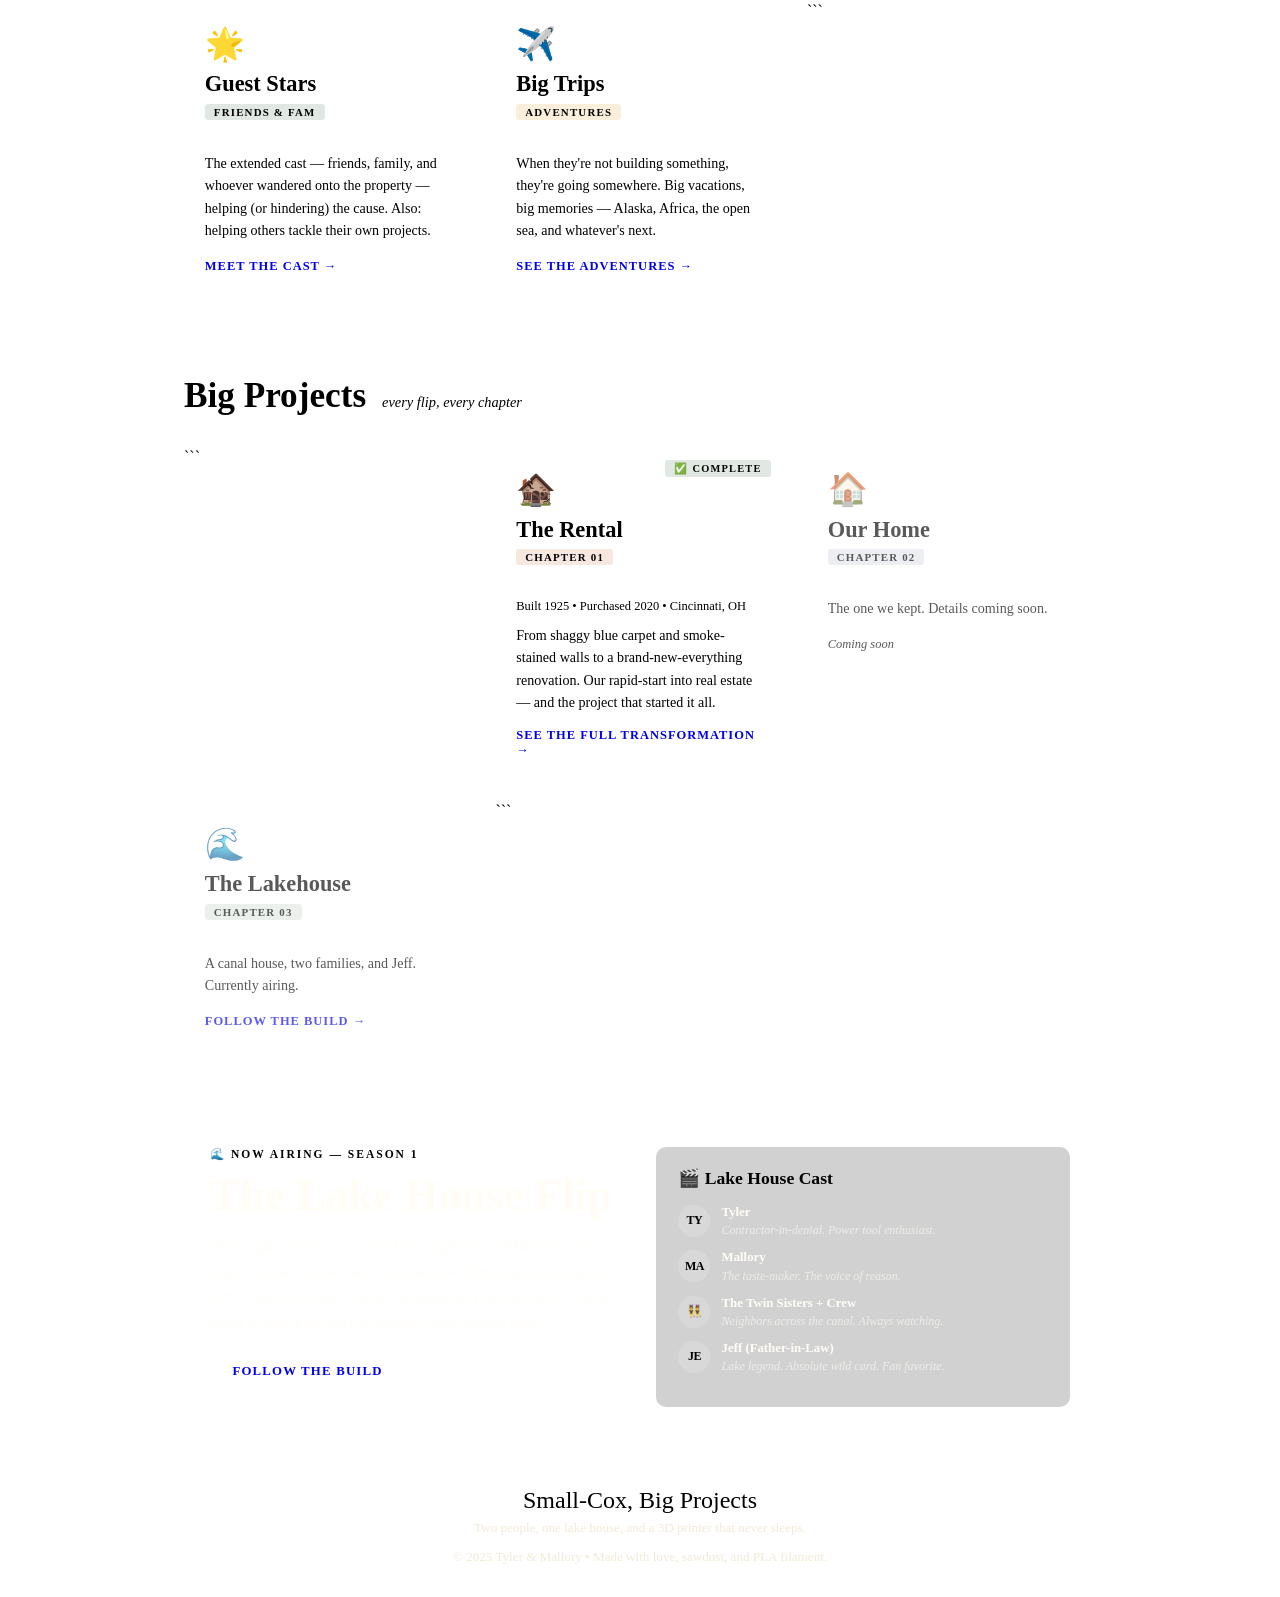
==== commit 6c65bfd5: "Update index.html" ====
--- a/index.html
+++ b/index.html
@@ -1,4 +1,5 @@
 <!DOCTYPE html>
+
 <html lang="en">
 <head>
 <meta charset="UTF-8">
@@ -6,498 +7,547 @@
 <title>Small-Cox, Big Projects</title>
 <link href="https://fonts.googleapis.com/css2?family=Abril+Fatface&family=Nunito:ital,wght@0,400;0,600;0,700;1,400;1,600&display=swap" rel="stylesheet">
 <style>
-  *, *::before, *::after { box-sizing: border-box; margin: 0; padding: 0; }
-
-  :root {
-    --cream:    #FAF4E8;
-    --tan:      #E8D9B8;
-    --rust:     #C45C2A;
-    --rust-lt:  #E87B48;
-    --forest:   #3A5E42;
-    --forest-lt:#5A8C63;
-    --navy:     #243556;
-    --gold:     #D4960A;
-    --gold-lt:  #F2B830;
-    --brown:    #6B3F1F;
-    --ink:      #1E1810;
-    --muted:    #7A6A54;
-    --card-bg:  #FFFDF6;
-    --serif:    'Abril Fatface', serif;
-    --sans:     'Nunito', sans-serif;
-  }
-
-  body {
-    background-color: var(--cream);
-    font-family: var(--sans);
-    color: var(--ink);
-    overflow-x: hidden;
-  }
-
-  /* ── TEXTURE OVERLAY ── */
-  body::before {
-    content: '';
-    position: fixed;
-    inset: 0;
-    background-image:
-      repeating-linear-gradient(0deg,   transparent, transparent 2px, rgba(139,110,60,.03) 2px, rgba(139,110,60,.03) 3px),
-      repeating-linear-gradient(90deg,  transparent, transparent 2px, rgba(139,110,60,.02) 2px, rgba(139,110,60,.02) 3px);
-    pointer-events: none;
-    z-index: 0;
-  }
-
-  /* ── NAV ── */
-  nav {
-    position: sticky;
-    top: 0;
-    z-index: 100;
-    background: var(--navy);
-    padding: 0 2rem;
-    display: flex;
-    align-items: center;
-    justify-content: space-between;
-    height: 54px;
-    border-bottom: 3px solid var(--gold);
-  }
-  .nav-logo {
-    font-family: var(--serif);
-    font-size: 1.15rem;
-    color: var(--gold-lt);
-    letter-spacing: .5px;
-    text-decoration: none;
-  }
-  .nav-links {
-    display: flex;
-    gap: 1.5rem;
-    list-style: none;
-  }
-  .nav-links a {
-    font-size: .8rem;
-    font-weight: 700;
-    text-transform: uppercase;
-    letter-spacing: 1.2px;
-    color: var(--tan);
-    text-decoration: none;
-    transition: color .2s;
-  }
-  .nav-links a:hover { color: var(--gold-lt); }
-
-  /* ── HERO BANNER ── */
-  .hero {
-    position: relative;
-    z-index: 1;
-    background: var(--navy);
-    padding: 3.5rem 2rem 0;
-    text-align: center;
-    overflow: hidden;
-  }
-  .hero-tape {
-    display: inline-block;
-    background: var(--gold);
-    color: var(--navy);
-    font-family: var(--sans);
-    font-weight: 700;
-    font-size: .72rem;
-    text-transform: uppercase;
-    letter-spacing: 2px;
-    padding: 5px 18px;
-    border-radius: 3px;
-    margin-bottom: 1.1rem;
-  }
-  .hero h1 {
-    font-family: var(--serif);
-    font-size: clamp(2.6rem, 8vw, 5.2rem);
-    line-height: 1.0;
-    color: #FFFDF6;
-    margin-bottom: .6rem;
-    letter-spacing: .5px;
-  }
-  .hero h1 span { color: var(--gold-lt); }
-  .hero-sub {
-    font-size: 1.05rem;
-    color: var(--tan);
-    font-style: italic;
-    font-weight: 600;
-    margin-bottom: 2.8rem;
-  }
-
-  /* Wavy SVG divider between hero and body */
-  .hero-wave {
-    display: block;
-    width: 100%;
-    margin-bottom: -2px;
-    line-height: 0;
-  }
-
-  /* ── MEET SECTION ── */
-  .meet {
-    position: relative;
-    z-index: 1;
-    background: var(--cream);
-    padding: 4rem 1.5rem 3rem;
-    max-width: 900px;
-    margin: 0 auto;
-  }
-  .section-label {
-    display: inline-block;
-    font-family: var(--serif);
-    font-size: .85rem;
-    background: var(--rust);
-    color: #fff;
-    padding: 4px 14px;
-    border-radius: 3px;
-    letter-spacing: .5px;
-    margin-bottom: 1.6rem;
-  }
-  .duo-cards {
-    display: grid;
-    grid-template-columns: 1fr 1fr;
-    gap: 1.5rem;
-  }
-  @media (max-width: 560px) { .duo-cards { grid-template-columns: 1fr; } }
-
-  .person-card {
-    background: var(--card-bg);
-    border: 2px solid var(--tan);
-    border-radius: 12px;
-    padding: 1.8rem 1.5rem 1.5rem;
-    position: relative;
-    transition: transform .25s, box-shadow .25s;
-    cursor: default;
-  }
-  .person-card:hover {
-    transform: rotate(0deg) translateY(-4px);
-    box-shadow: 6px 8px 0 var(--tan);
-  }
-  .person-card:first-child { transform: rotate(-1.2deg); }
-  .person-card:last-child  { transform: rotate(1deg); }
-  .person-card:first-child:hover { transform: rotate(-1.2deg) translateY(-4px); }
-  .person-card:last-child:hover  { transform: rotate(1deg)   translateY(-4px); }
-
-  .person-badge {
-    position: absolute;
-    top: -14px; left: 18px;
-    background: var(--navy);
-    color: var(--gold-lt);
-    font-family: var(--serif);
-    font-size: .8rem;
-    padding: 3px 12px;
-    border-radius: 20px;
-    letter-spacing: .5px;
-  }
-  .person-card h2 {
-    font-family: var(--serif);
-    font-size: 2rem;
-    color: var(--navy);
-    margin: .5rem 0 .5rem;
-    line-height: 1;
-  }
-  .person-card .role-tag {
-    display: inline-block;
-    background: var(--tan);
-    color: var(--brown);
-    font-size: .72rem;
-    font-weight: 700;
-    text-transform: uppercase;
-    letter-spacing: 1px;
-    padding: 3px 10px;
-    border-radius: 3px;
-    margin-bottom: .9rem;
-  }
-  .person-card p {
-    font-size: .92rem;
-    line-height: 1.65;
-    color: var(--muted);
-  }
-  .person-card .emojis {
-    margin-top: .9rem;
-    font-size: 1.3rem;
-    letter-spacing: 4px;
-  }
-
-  /* ── CONNECTOR ── */
-  .connector {
-    text-align: center;
-    padding: 1rem 0;
-    font-family: var(--serif);
-    font-size: 2rem;
-    color: var(--rust);
-    position: relative;
-    z-index: 1;
-  }
-
-  /* ── INTRO BLURB ── */
-  .intro-blurb {
-    position: relative;
-    z-index: 1;
-    background: var(--forest);
-    color: var(--cream);
-    padding: 2.8rem 2rem;
-    text-align: center;
-  }
-  .intro-blurb blockquote {
-    font-family: var(--serif);
-    font-size: clamp(1.3rem, 3.5vw, 2rem);
-    line-height: 1.4;
-    max-width: 780px;
-    margin: 0 auto .8rem;
-    color: var(--tan);
-  }
-  .intro-blurb blockquote em {
-    color: var(--gold-lt);
-    font-style: normal;
-  }
-  .intro-blurb p {
-    font-size: .9rem;
-    color: rgba(255,255,255,.65);
-    font-style: italic;
-  }
-
-  /* ── CHANNELS ── */
-  .channels {
-    position: relative;
-    z-index: 1;
-    padding: 4rem 1.5rem 3rem;
-    max-width: 960px;
-    margin: 0 auto;
-  }
-  .channels-header {
-    display: flex;
-    align-items: baseline;
-    gap: 1rem;
-    margin-bottom: 2rem;
-    flex-wrap: wrap;
-  }
-  .channels-header h2 {
-    font-family: var(--serif);
-    font-size: 2.2rem;
-    color: var(--navy);
-  }
-  .channels-header p {
-    font-size: .9rem;
-    color: var(--muted);
-    font-style: italic;
-  }
-
-  .channel-grid {
-    display: grid;
-    grid-template-columns: repeat(3, 1fr);
-    gap: 1.4rem;
-  }
-  @media (max-width: 680px) { .channel-grid { grid-template-columns: 1fr; } }
-
-  .channel-card {
-    background: var(--card-bg);
-    border: 2px solid var(--tan);
-    border-radius: 14px;
-    overflow: hidden;
-    transition: transform .2s, box-shadow .2s;
-  }
-  .channel-card:hover {
-    transform: translateY(-5px);
-    box-shadow: 5px 7px 0 var(--tan);
-  }
-  .channel-header {
-    padding: 1.4rem 1.3rem 1rem;
-    border-bottom: 2px dashed var(--tan);
-  }
-  .channel-icon {
-    font-size: 2rem;
-    margin-bottom: .6rem;
-    display: block;
-  }
-  .channel-card h3 {
-    font-family: var(--serif);
-    font-size: 1.4rem;
-    color: var(--navy);
-    line-height: 1.1;
-    margin-bottom: .3rem;
-  }
-  .channel-tag {
-    display: inline-block;
-    font-size: .68rem;
-    font-weight: 700;
-    text-transform: uppercase;
-    letter-spacing: 1.2px;
-    padding: 2px 9px;
-    border-radius: 3px;
-  }
-  .tag-rust   { background: rgba(196,92,42,.15); color: var(--rust); }
-  .tag-forest { background: rgba(58,94,66,.15);  color: var(--forest); }
-  .tag-navy   { background: rgba(36,53,86,.12);  color: var(--navy); }
-
-  .channel-body {
-    padding: 1rem 1.3rem 1.3rem;
-  }
-  .channel-body p {
-    font-size: .88rem;
-    line-height: 1.6;
-    color: var(--muted);
-    margin-bottom: .9rem;
-  }
-  .channel-cta {
-    display: inline-block;
-    font-size: .78rem;
-    font-weight: 700;
-    text-transform: uppercase;
-    letter-spacing: 1px;
-    color: var(--rust);
-    text-decoration: none;
-    border-bottom: 2px solid var(--rust-lt);
-    padding-bottom: 1px;
-    transition: color .2s, border-color .2s;
-  }
-  .channel-cta:hover { color: var(--brown); border-color: var(--brown); }
-
-  /* ── BIG PROJECT SPOTLIGHT ── */
-  .spotlight {
-    position: relative;
-    z-index: 1;
-    background: var(--rust);
-    padding: 3rem 2rem;
-    overflow: hidden;
-  }
-  .spotlight::before {
-    content: 'THE LAKE HOUSE';
-    position: absolute;
-    font-family: var(--serif);
-    font-size: clamp(4rem, 12vw, 9rem);
-    color: rgba(255,255,255,.06);
-    top: 50%;
-    left: 50%;
-    transform: translate(-50%, -50%);
-    white-space: nowrap;
-    pointer-events: none;
-    letter-spacing: 4px;
-  }
-  .spotlight-inner {
-    max-width: 860px;
-    margin: 0 auto;
-    display: grid;
-    grid-template-columns: 1fr 1fr;
-    gap: 2rem;
-    align-items: start;
-  }
-  @media (max-width: 620px) { .spotlight-inner { grid-template-columns: 1fr; } }
-
-  .spotlight-left {}
-  .spotlight-eyebrow {
-    font-size: .72rem;
-    font-weight: 700;
-    text-transform: uppercase;
-    letter-spacing: 2px;
-    color: var(--gold-lt);
-    margin-bottom: .6rem;
-  }
-  .spotlight h2 {
-    font-family: var(--serif);
-    font-size: clamp(1.8rem, 4vw, 2.8rem);
-    color: #FFFDF6;
-    line-height: 1.1;
-    margin-bottom: .9rem;
-  }
-  .spotlight-desc {
-    font-size: .93rem;
-    line-height: 1.7;
-    color: rgba(255,253,246,.8);
-    margin-bottom: 1.2rem;
-  }
-  .spotlight-btn {
-    display: inline-block;
-    background: var(--gold);
-    color: var(--navy);
-    font-size: .8rem;
-    font-weight: 700;
-    text-transform: uppercase;
-    letter-spacing: 1.2px;
-    padding: .6rem 1.4rem;
-    border-radius: 4px;
-    text-decoration: none;
-    transition: background .2s;
-  }
-  .spotlight-btn:hover { background: var(--gold-lt); }
-
-  .cast-list {
-    background: rgba(0,0,0,.18);
-    border-radius: 10px;
-    padding: 1.3rem 1.4rem;
-  }
-  .cast-list h4 {
-    font-family: var(--serif);
-    font-size: 1.1rem;
-    color: var(--gold-lt);
-    margin-bottom: 1rem;
-  }
-  .cast-member {
-    display: flex;
-    align-items: flex-start;
-    gap: .7rem;
-    margin-bottom: .75rem;
-  }
-  .cast-avatar {
-    width: 32px;
-    height: 32px;
-    border-radius: 50%;
-    background: rgba(255,255,255,.15);
-    display: flex;
-    align-items: center;
-    justify-content: center;
-    font-size: .75rem;
-    font-weight: 700;
-    color: var(--gold-lt);
-    flex-shrink: 0;
-    letter-spacing: -.5px;
-  }
-  .cast-info p { font-size: .8rem; font-weight: 700; color: #FFFDF6; line-height: 1.2; }
-  .cast-info span { font-size: .75rem; color: rgba(255,253,246,.6); font-style: italic; }
-
-  /* ── FOOTER ── */
-  footer {
-    position: relative;
-    z-index: 1;
-    background: var(--navy);
-    color: var(--tan);
-    text-align: center;
-    padding: 2rem;
-    font-size: .82rem;
-    border-top: 3px solid var(--gold);
-  }
-  footer .footer-logo {
-    font-family: var(--serif);
-    font-size: 1.5rem;
-    color: var(--gold-lt);
-    margin-bottom: .4rem;
-  }
-  footer p { color: rgba(232,217,184,.55); margin-top: .3rem; }
-
-  /* ── STAMP DECOR ── */
-  .stamp {
-    display: inline-block;
-    border: 3px solid currentColor;
-    border-radius: 6px;
-    padding: 2px 8px;
-    font-size: .65rem;
-    font-weight: 700;
-    text-transform: uppercase;
-    letter-spacing: 1.5px;
-    transform: rotate(-5deg);
-    opacity: .7;
-    margin-left: .6rem;
-    vertical-align: middle;
-  }
-
-  /* ── SCROLL FADE ── */
-  @keyframes fadeUp {
-    from { opacity: 0; transform: translateY(22px); }
-    to   { opacity: 1; transform: translateY(0); }
-  }
-  .fade-in { animation: fadeUp .7s ease both; }
-  .fade-in-2 { animation: fadeUp .7s .15s ease both; }
-  .fade-in-3 { animation: fadeUp .7s .3s ease both; }
+*, *::before, *::after { box-sizing: border-box; margin: 0; padding: 0; }
+
+:root {
+–cream: #FAF4E8;
+–tan: #E8D9B8;
+–rust: #C45C2A;
+–rust-lt: #E87B48;
+–forest: #3A5E42;
+–forest-lt:#5A8C63;
+–navy: #243556;
+–gold: #D4960A;
+–gold-lt: #F2B830;
+–brown: #6B3F1F;
+–ink: #1E1810;
+–muted: #7A6A54;
+–card-bg: #FFFDF6;
+–serif: ‘Abril Fatface’, serif;
+–sans: ‘Nunito’, sans-serif;
+}
+
+body {
+background-color: var(–cream);
+font-family: var(–sans);
+color: var(–ink);
+overflow-x: hidden;
+}
+
+/* ── TEXTURE OVERLAY ── */
+body::before {
+content: ‘’;
+position: fixed;
+inset: 0;
+background-image:
+repeating-linear-gradient(0deg, transparent, transparent 2px, rgba(139,110,60,.03) 2px, rgba(139,110,60,.03) 3px),
+repeating-linear-gradient(90deg, transparent, transparent 2px, rgba(139,110,60,.02) 2px, rgba(139,110,60,.02) 3px);
+pointer-events: none;
+z-index: 0;
+}
+
+/* ── NAV ── */
+nav {
+position: sticky;
+top: 0;
+z-index: 100;
+background: var(–navy);
+padding: 0 2rem;
+display: flex;
+align-items: center;
+justify-content: space-between;
+height: 54px;
+border-bottom: 3px solid var(–gold);
+}
+
+.nav-logo {
+font-family: var(–serif);
+font-size: 1.15rem;
+color: var(–gold-lt);
+letter-spacing: .5px;
+text-decoration: none;
+}
+
+.nav-links {
+display: flex;
+gap: 1.5rem;
+list-style: none;
+}
+
+.nav-links a {
+font-size: .8rem;
+font-weight: 700;
+text-transform: uppercase;
+letter-spacing: 1.2px;
+color: var(–tan);
+text-decoration: none;
+transition: color .2s;
+}
+
+.nav-links a:hover { color: var(–gold-lt); }
+
+/* ── HERO BANNER ── */
+.hero {
+position: relative;
+z-index: 1;
+background: var(–navy);
+padding: 3.5rem 2rem 0;
+text-align: center;
+overflow: hidden;
+}
+
+.hero-tape {
+display: inline-block;
+background: var(–gold);
+color: var(–navy);
+font-family: var(–sans);
+font-weight: 700;
+font-size: .72rem;
+text-transform: uppercase;
+letter-spacing: 2px;
+padding: 5px 18px;
+border-radius: 3px;
+margin-bottom: 1.1rem;
+}
+
+.hero h1 {
+font-family: var(–serif);
+font-size: clamp(2.6rem, 8vw, 5.2rem);
+line-height: 1.0;
+color: #FFFDF6;
+margin-bottom: .6rem;
+letter-spacing: .5px;
+}
+
+.hero h1 span { color: var(–gold-lt); }
+
+.hero-sub {
+font-size: 1.05rem;
+color: var(–tan);
+font-style: italic;
+font-weight: 600;
+margin-bottom: 2.8rem;
+}
+
+/* Wavy SVG divider between hero and body */
+.hero-wave {
+display: block;
+width: 100%;
+margin-bottom: -2px;
+line-height: 0;
+}
+
+/* ── MEET SECTION ── */
+.meet {
+position: relative;
+z-index: 1;
+background: var(–cream);
+padding: 4rem 1.5rem 3rem;
+max-width: 900px;
+margin: 0 auto;
+}
+
+.section-label {
+display: inline-block;
+font-family: var(–serif);
+font-size: .85rem;
+background: var(–rust);
+color: #fff;
+padding: 4px 14px;
+border-radius: 3px;
+letter-spacing: .5px;
+margin-bottom: 1.6rem;
+}
+
+.duo-cards {
+display: grid;
+grid-template-columns: 1fr 1fr;
+gap: 1.5rem;
+}
+
+@media (max-width: 560px) { .duo-cards { grid-template-columns: 1fr; } }
+
+.person-card {
+background: var(–card-bg);
+border: 2px solid var(–tan);
+border-radius: 12px;
+padding: 1.8rem 1.5rem 1.5rem;
+position: relative;
+transition: transform .25s, box-shadow .25s;
+cursor: default;
+}
+
+.person-card:hover {
+transform: rotate(0deg) translateY(-4px);
+box-shadow: 6px 8px 0 var(–tan);
+}
+
+.person-card:first-child { transform: rotate(-1.2deg); }
+.person-card:last-child { transform: rotate(1deg); }
+.person-card:first-child:hover { transform: rotate(-1.2deg) translateY(-4px); }
+.person-card:last-child:hover { transform: rotate(1deg) translateY(-4px); }
+
+.person-badge {
+position: absolute;
+top: -14px; left: 18px;
+background: var(–navy);
+color: var(–gold-lt);
+font-family: var(–serif);
+font-size: .8rem;
+padding: 3px 12px;
+border-radius: 20px;
+letter-spacing: .5px;
+}
+
+.person-card h2 {
+font-family: var(–serif);
+font-size: 2rem;
+color: var(–navy);
+margin: .5rem 0 .5rem;
+line-height: 1;
+}
+
+.person-card .role-tag {
+display: inline-block;
+background: var(–tan);
+color: var(–brown);
+font-size: .72rem;
+font-weight: 700;
+text-transform: uppercase;
+letter-spacing: 1px;
+padding: 3px 10px;
+border-radius: 3px;
+margin-bottom: .9rem;
+}
+
+.person-card p {
+font-size: .92rem;
+line-height: 1.65;
+color: var(–muted);
+}
+
+.person-card .emojis {
+margin-top: .9rem;
+font-size: 1.3rem;
+letter-spacing: 4px;
+}
+
+/* ── CONNECTOR ── */
+.connector {
+text-align: center;
+padding: 1rem 0;
+font-family: var(–serif);
+font-size: 2rem;
+color: var(–rust);
+position: relative;
+z-index: 1;
+}
+
+/* ── INTRO BLURB ── */
+.intro-blurb {
+position: relative;
+z-index: 1;
+background: var(–forest);
+color: var(–cream);
+padding: 2.8rem 2rem;
+text-align: center;
+}
+
+.intro-blurb blockquote {
+font-family: var(–serif);
+font-size: clamp(1.3rem, 3.5vw, 2rem);
+line-height: 1.4;
+max-width: 780px;
+margin: 0 auto .8rem;
+color: var(–tan);
+}
+
+.intro-blurb blockquote em {
+color: var(–gold-lt);
+font-style: normal;
+}
+
+.intro-blurb p {
+font-size: .9rem;
+color: rgba(255,255,255,.65);
+font-style: italic;
+}
+
+/* ── CHANNELS ── */
+.channels {
+position: relative;
+z-index: 1;
+padding: 4rem 1.5rem 3rem;
+max-width: 960px;
+margin: 0 auto;
+}
+
+.channels-header {
+display: flex;
+align-items: baseline;
+gap: 1rem;
+margin-bottom: 2rem;
+flex-wrap: wrap;
+}
+
+.channels-header h2 {
+font-family: var(–serif);
+font-size: 2.2rem;
+color: var(–navy);
+}
+
+.channels-header p {
+font-size: .9rem;
+color: var(–muted);
+font-style: italic;
+}
+
+.channel-grid {
+display: grid;
+grid-template-columns: repeat(3, 1fr);
+gap: 1.4rem;
+}
+
+@media (max-width: 680px) { .channel-grid { grid-template-columns: 1fr; } }
+
+.channel-card {
+background: var(–card-bg);
+border: 2px solid var(–tan);
+border-radius: 14px;
+overflow: hidden;
+transition: transform .2s, box-shadow .2s;
+}
+
+.channel-card:hover {
+transform: translateY(-5px);
+box-shadow: 5px 7px 0 var(–tan);
+}
+
+.channel-header {
+padding: 1.4rem 1.3rem 1rem;
+border-bottom: 2px dashed var(–tan);
+}
+
+.channel-icon {
+font-size: 2rem;
+margin-bottom: .6rem;
+display: block;
+}
+
+.channel-card h3 {
+font-family: var(–serif);
+font-size: 1.4rem;
+color: var(–navy);
+line-height: 1.1;
+margin-bottom: .3rem;
+}
+
+.channel-tag {
+display: inline-block;
+font-size: .68rem;
+font-weight: 700;
+text-transform: uppercase;
+letter-spacing: 1.2px;
+padding: 2px 9px;
+border-radius: 3px;
+}
+
+.tag-rust { background: rgba(196,92,42,.15); color: var(–rust); }
+.tag-forest { background: rgba(58,94,66,.15); color: var(–forest); }
+.tag-navy { background: rgba(36,53,86,.12); color: var(–navy); }
+.tag-gold { background: rgba(212,150,10,.15); color: var(–gold); }
+
+.channel-body {
+padding: 1rem 1.3rem 1.3rem;
+}
+
+.channel-body p {
+font-size: .88rem;
+line-height: 1.6;
+color: var(–muted);
+margin-bottom: .9rem;
+}
+
+.channel-cta {
+display: inline-block;
+font-size: .78rem;
+font-weight: 700;
+text-transform: uppercase;
+letter-spacing: 1px;
+color: var(–rust);
+text-decoration: none;
+border-bottom: 2px solid var(–rust-lt);
+padding-bottom: 1px;
+transition: color .2s, border-color .2s;
+}
+
+.channel-cta:hover { color: var(–brown); border-color: var(–brown); }
+
+/* ── BIG PROJECT SPOTLIGHT ── */
+.spotlight {
+position: relative;
+z-index: 1;
+background: var(–rust);
+padding: 3rem 2rem;
+overflow: hidden;
+}
+
+.spotlight::before {
+content: ‘THE LAKE HOUSE’;
+position: absolute;
+font-family: var(–serif);
+font-size: clamp(4rem, 12vw, 9rem);
+color: rgba(255,255,255,.06);
+top: 50%;
+left: 50%;
+transform: translate(-50%, -50%);
+white-space: nowrap;
+pointer-events: none;
+letter-spacing: 4px;
+}
+
+.spotlight-inner {
+max-width: 860px;
+margin: 0 auto;
+display: grid;
+grid-template-columns: 1fr 1fr;
+gap: 2rem;
+align-items: start;
+}
+
+@media (max-width: 620px) { .spotlight-inner { grid-template-columns: 1fr; } }
+
+.spotlight-eyebrow {
+font-size: .72rem;
+font-weight: 700;
+text-transform: uppercase;
+letter-spacing: 2px;
+color: var(–gold-lt);
+margin-bottom: .6rem;
+}
+
+.spotlight h2 {
+font-family: var(–serif);
+font-size: clamp(1.8rem, 4vw, 2.8rem);
+color: #FFFDF6;
+line-height: 1.1;
+margin-bottom: .9rem;
+}
+
+.spotlight-desc {
+font-size: .93rem;
+line-height: 1.7;
+color: rgba(255,253,246,.8);
+margin-bottom: 1.2rem;
+}
+
+.spotlight-btn {
+display: inline-block;
+background: var(–gold);
+color: var(–navy);
+font-size: .8rem;
+font-weight: 700;
+text-transform: uppercase;
+letter-spacing: 1.2px;
+padding: .6rem 1.4rem;
+border-radius: 4px;
+text-decoration: none;
+transition: background .2s;
+}
+
+.spotlight-btn:hover { background: var(–gold-lt); }
+
+.cast-list {
+background: rgba(0,0,0,.18);
+border-radius: 10px;
+padding: 1.3rem 1.4rem;
+}
+
+.cast-list h4 {
+font-family: var(–serif);
+font-size: 1.1rem;
+color: var(–gold-lt);
+margin-bottom: 1rem;
+}
+
+.cast-member {
+display: flex;
+align-items: flex-start;
+gap: .7rem;
+margin-bottom: .75rem;
+}
+
+.cast-avatar {
+width: 32px;
+height: 32px;
+border-radius: 50%;
+background: rgba(255,255,255,.15);
+display: flex;
+align-items: center;
+justify-content: center;
+font-size: .75rem;
+font-weight: 700;
+color: var(–gold-lt);
+flex-shrink: 0;
+letter-spacing: -.5px;
+}
+
+.cast-info p { font-size: .8rem; font-weight: 700; color: #FFFDF6; line-height: 1.2; }
+.cast-info span { font-size: .75rem; color: rgba(255,253,246,.6); font-style: italic; }
+
+/* ── FOOTER ── */
+footer {
+position: relative;
+z-index: 1;
+background: var(–navy);
+color: var(–tan);
+text-align: center;
+padding: 2rem;
+font-size: .82rem;
+border-top: 3px solid var(–gold);
+}
+
+footer .footer-logo {
+font-family: var(–serif);
+font-size: 1.5rem;
+color: var(–gold-lt);
+margin-bottom: .4rem;
+}
+
+footer p { color: rgba(232,217,184,.55); margin-top: .3rem; }
+
+/* ── STAMP DECOR ── */
+.stamp {
+display: inline-block;
+border: 3px solid currentColor;
+border-radius: 6px;
+padding: 2px 8px;
+font-size: .65rem;
+font-weight: 700;
+text-transform: uppercase;
+letter-spacing: 1.5px;
+transform: rotate(-5deg);
+opacity: .7;
+margin-left: .6rem;
+vertical-align: middle;
+}
+
+/* ── SCROLL FADE ── */
+@keyframes fadeUp {
+from { opacity: 0; transform: translateY(22px); }
+to { opacity: 1; transform: translateY(0); }
+}
+
+.fade-in { animation: fadeUp .7s ease both; }
+.fade-in-2 { animation: fadeUp .7s .15s ease both; }
+.fade-in-3 { animation: fadeUp .7s .3s ease both; }
 </style>
+
 </head>
 <body>
 
 <!-- NAV -->
+
 <nav>
   <a href="#" class="nav-logo">Small-Cox, Big Projects</a>
   <ul class="nav-links">
@@ -505,10 +555,12 @@
     <li><a href="#big-projects">Big Projects</a></li>
     <li><a href="#lakehouse">Lake House</a></li>
     <li><a href="#about">About</a></li>
+    <li><a href="big-trips.html">Big Trips</a></li>
   </ul>
 </nav>
 
 <!-- HERO -->
+
 <div class="hero" id="about">
   <div class="hero-tape">Est. 2019 &bull; Cincinnati, Ohio</div>
   <h1 class="fade-in">Small-Cox,<br><span>Big Projects.</span></h1>
@@ -519,10 +571,10 @@
 </div>
 
 <!-- MEET TYLER & MALLORY -->
+
 <section class="meet fade-in-3">
   <div class="section-label">👋 Meet Team Small-Cox</div>
   <div class="duo-cards">
-
     <div class="person-card">
       <span class="person-badge">The Visionary</span>
       <h2>Tyler</h2>
@@ -530,7 +582,6 @@
       <p>If there's a power tool involved, a harebrained idea to be sketched on a napkin, or a 3D print that takes 14 hours and probably should have been bought at Target — that's Tyler's domain. Somehow it all comes together.</p>
       <div class="emojis">🛠️ 🖨️ 🤔</div>
     </div>
-
     <div class="person-card">
       <span class="person-badge">The Realist</span>
       <h2>Mallory</h2>
@@ -538,14 +589,12 @@
       <p>Keeps the projects from going off the rails — most of the time. Brings warmth, aesthetic vision, and a healthy skepticism to every undertaking. Also the one who knows where the measuring tape is.</p>
       <div class="emojis">📐 🎨 🙄</div>
     </div>
-
-  </div>
-
+  </div>
   <div class="connector">+ ∞ ideas</div>
-
 </section>
 
 <!-- INTRO BLURB -->
+
 <div class="intro-blurb">
   <blockquote>
     "We bought a lake house. We have <em>opinions</em> about grout. Our family is <em>absolutely feral.</em> Come watch."
@@ -554,123 +603,138 @@
 </div>
 
 <!-- CHANNELS -->
+
 <section class="channels" id="channels">
   <div class="channels-header">
     <h2>The Channels</h2>
     <p>something for everyone (probably)</p>
   </div>
-
   <div class="channel-grid">
 
-    <!-- Big Projects -->
-    <div class="channel-card">
-      <div class="channel-header">
-        <span class="channel-icon">🏠</span>
-        <h3>Big Projects</h3>
-        <span class="channel-tag tag-rust">Flagship</span>
-      </div>
-      <div class="channel-body">
-        <p>Full-scale renovations, flips, and builds. Right now: a lake house, two wildly opinionated families, and way too much demo footage. Buckle up.</p>
-        <a href="#lakehouse" class="channel-cta">Follow the flip →</a>
-      </div>
-    </div>
-
-    <!-- Lil Projects -->
-    <div class="channel-card">
-      <div class="channel-header">
-        <span class="channel-icon">🖨️</span>
-        <h3>Lil' Projects</h3>
-        <span class="channel-tag tag-navy">3D Printing</span>
-      </div>
-      <div class="channel-body">
-        <p>Miniature magic from the print bed. Custom parts, random creations, and the occasional object that was just cool to print. Small scale, maximum nerd energy.</p>
-        <a href="project-labs.html" class="channel-cta">See the prints →</a>
-      </div>
-    </div>
-
-    <!-- Guest Stars -->
-    <div class="channel-card">
-      <div class="channel-header">
-        <span class="channel-icon">🌟</span>
-        <h3>Guest Stars</h3>
-        <span class="channel-tag tag-forest">Friends & Fam</span>
-      </div>
-      <div class="channel-body">
-        <p>The extended cast — friends, family, and whoever wandered onto the property — helping (or hindering) the cause. Also: helping others tackle their own projects.</p>
-        <a href="#" class="channel-cta">Meet the cast →</a>
-      </div>
-    </div>
+```
+<!-- Big Projects -->
+<div class="channel-card">
+  <div class="channel-header">
+    <span class="channel-icon">🏠</span>
+    <h3>Big Projects</h3>
+    <span class="channel-tag tag-rust">Flagship</span>
+  </div>
+  <div class="channel-body">
+    <p>Full-scale renovations, flips, and builds. Right now: a lake house, two wildly opinionated families, and way too much demo footage. Buckle up.</p>
+    <a href="#lakehouse" class="channel-cta">Follow the flip →</a>
+  </div>
+</div>
+
+<!-- Lil Projects -->
+<div class="channel-card">
+  <div class="channel-header">
+    <span class="channel-icon">🖨️</span>
+    <h3>Lil' Projects</h3>
+    <span class="channel-tag tag-navy">3D Printing</span>
+  </div>
+  <div class="channel-body">
+    <p>Miniature magic from the print bed. Custom parts, random creations, and the occasional object that was just cool to print. Small scale, maximum nerd energy.</p>
+    <a href="project-labs.html" class="channel-cta">See the prints →</a>
+  </div>
+</div>
+
+<!-- Guest Stars -->
+<div class="channel-card">
+  <div class="channel-header">
+    <span class="channel-icon">🌟</span>
+    <h3>Guest Stars</h3>
+    <span class="channel-tag tag-forest">Friends &amp; Fam</span>
+  </div>
+  <div class="channel-body">
+    <p>The extended cast — friends, family, and whoever wandered onto the property — helping (or hindering) the cause. Also: helping others tackle their own projects.</p>
+    <a href="#" class="channel-cta">Meet the cast →</a>
+  </div>
+</div>
+
+<!-- ✈️ Big Trips — NEW -->
+<div class="channel-card">
+  <div class="channel-header">
+    <span class="channel-icon">✈️</span>
+    <h3>Big Trips</h3>
+    <span class="channel-tag tag-gold">Adventures</span>
+  </div>
+  <div class="channel-body">
+    <p>When they're not building something, they're going somewhere. Big vacations, big memories — Alaska, Africa, the open sea, and whatever's next.</p>
+    <a href="big-trips.html" class="channel-cta">See the adventures →</a>
+  </div>
+</div>
+```
 
   </div>
 </section>
 
 <!-- BIG PROJECTS ARCHIVE -->
+
 <section class="channels" id="big-projects" style="padding-top:0;">
   <div class="channels-header" style="margin-top:0; padding-top:2rem; border-top: 2px dashed var(--tan);">
     <h2>Big Projects</h2>
     <p>every flip, every chapter</p>
   </div>
-
   <div class="channel-grid" style="grid-template-columns: repeat(auto-fill, minmax(260px, 1fr));">
 
-    <!-- The Rental -->
-    <div class="channel-card" style="border-color: var(--rust); position:relative;">
-      <div style="position:absolute;top:12px;right:14px;background:rgba(58,94,66,.15);color:var(--forest);font-size:.65rem;font-weight:700;text-transform:uppercase;letter-spacing:1.2px;padding:2px 9px;border-radius:3px;">✅ Complete</div>
-      <div class="channel-header">
-        <span class="channel-icon">🏚️</span>
-        <h3>The Rental</h3>
-        <span class="channel-tag tag-rust">Chapter 01</span>
-      </div>
-      <div class="channel-body">
-        <p style="font-size:.78rem;color:var(--muted);margin-bottom:.4rem;">Built 1925 &bull; Purchased 2020 &bull; Cincinnati, OH</p>
-        <p>From shaggy blue carpet and smoke-stained walls to a brand-new-everything renovation. Our rapid-start into real estate — and the project that started it all.</p>
-        <a href="the-rental.html" class="channel-cta">See the full transformation →</a>
-      </div>
-    </div>
-
-    <!-- Our Home — coming soon -->
-    <div class="channel-card" style="opacity:.65;">
-      <div class="channel-header">
-        <span class="channel-icon">🏠</span>
-        <h3>Our Home</h3>
-        <span class="channel-tag tag-navy">Chapter 02</span>
-      </div>
-      <div class="channel-body">
-        <p>The one we kept. Details coming soon.</p>
-        <span style="font-size:.78rem;color:var(--muted);font-style:italic;">Coming soon</span>
-      </div>
-    </div>
-
-    <!-- The Lakehouse — in progress -->
-    <div class="channel-card" style="opacity:.65;">
-      <div class="channel-header">
-        <span class="channel-icon">🌊</span>
-        <h3>The Lakehouse</h3>
-        <span class="channel-tag tag-forest">Chapter 03</span>
-      </div>
-      <div class="channel-body">
-        <p>A canal house, two families, and Jeff. Currently airing.</p>
-        <a href="#lakehouse" class="channel-cta">Follow the build →</a>
-      </div>
-    </div>
+```
+<!-- The Rental -->
+<div class="channel-card" style="border-color: var(--rust); position:relative;">
+  <div style="position:absolute;top:12px;right:14px;background:rgba(58,94,66,.15);color:var(--forest);font-size:.65rem;font-weight:700;text-transform:uppercase;letter-spacing:1.2px;padding:2px 9px;border-radius:3px;">✅ Complete</div>
+  <div class="channel-header">
+    <span class="channel-icon">🏚️</span>
+    <h3>The Rental</h3>
+    <span class="channel-tag tag-rust">Chapter 01</span>
+  </div>
+  <div class="channel-body">
+    <p style="font-size:.78rem;color:var(--muted);margin-bottom:.4rem;">Built 1925 &bull; Purchased 2020 &bull; Cincinnati, OH</p>
+    <p>From shaggy blue carpet and smoke-stained walls to a brand-new-everything renovation. Our rapid-start into real estate — and the project that started it all.</p>
+    <a href="the-rental.html" class="channel-cta">See the full transformation →</a>
+  </div>
+</div>
+
+<!-- Our Home — coming soon -->
+<div class="channel-card" style="opacity:.65;">
+  <div class="channel-header">
+    <span class="channel-icon">🏠</span>
+    <h3>Our Home</h3>
+    <span class="channel-tag tag-navy">Chapter 02</span>
+  </div>
+  <div class="channel-body">
+    <p>The one we kept. Details coming soon.</p>
+    <span style="font-size:.78rem;color:var(--muted);font-style:italic;">Coming soon</span>
+  </div>
+</div>
+
+<!-- The Lakehouse — in progress -->
+<div class="channel-card" style="opacity:.65;">
+  <div class="channel-header">
+    <span class="channel-icon">🌊</span>
+    <h3>The Lakehouse</h3>
+    <span class="channel-tag tag-forest">Chapter 03</span>
+  </div>
+  <div class="channel-body">
+    <p>A canal house, two families, and Jeff. Currently airing.</p>
+    <a href="#lakehouse" class="channel-cta">Follow the build →</a>
+  </div>
+</div>
+```
 
   </div>
 </section>
 
 <!-- LAKE HOUSE SPOTLIGHT -->
+
 <section class="spotlight" id="lakehouse">
   <div class="spotlight-inner">
-
     <div class="spotlight-left">
       <p class="spotlight-eyebrow">🌊 Now Airing — Season 1</p>
       <h2>The Lake House Flip</h2>
       <p class="spotlight-desc">We bought a house on a canal. Our neighbors are Mallory's twin sisters, brother-in-law, niece, and nephew. Further down the lake is Jeff — Mallory's dad — who is a legitimate force of nature. This is either a renovation story or a reality show. Maybe both.</p>
       <a href="#" class="spotlight-btn">Follow the Build</a>
     </div>
-
     <div class="cast-list">
       <h4>🎬 Lake House Cast</h4>
-
       <div class="cast-member">
         <div class="cast-avatar">TY</div>
         <div class="cast-info">
@@ -678,7 +742,6 @@
           <span>Contractor-in-denial. Power tool enthusiast.</span>
         </div>
       </div>
-
       <div class="cast-member">
         <div class="cast-avatar">MA</div>
         <div class="cast-info">
@@ -686,7 +749,6 @@
           <span>The taste-maker. The voice of reason.</span>
         </div>
       </div>
-
       <div class="cast-member">
         <div class="cast-avatar">👯</div>
         <div class="cast-info">
@@ -694,7 +756,6 @@
           <span>Neighbors across the canal. Always watching.</span>
         </div>
       </div>
-
       <div class="cast-member">
         <div class="cast-avatar">JE</div>
         <div class="cast-info">
@@ -703,16 +764,16 @@
         </div>
       </div>
     </div>
-
   </div>
 </section>
 
 <!-- FOOTER -->
+
 <footer>
   <div class="footer-logo">Small-Cox, Big Projects</div>
   <p>Two people, one lake house, and a 3D printer that never sleeps.</p>
-  <p style="margin-top:.8rem;">© 2025 Tyler & Mallory &bull; Made with love, sawdust, and PLA filament.</p>
+  <p style="margin-top:.8rem;">© 2025 Tyler &amp; Mallory &bull; Made with love, sawdust, and PLA filament.</p>
 </footer>
 
 </body>
-</html>
+</html>
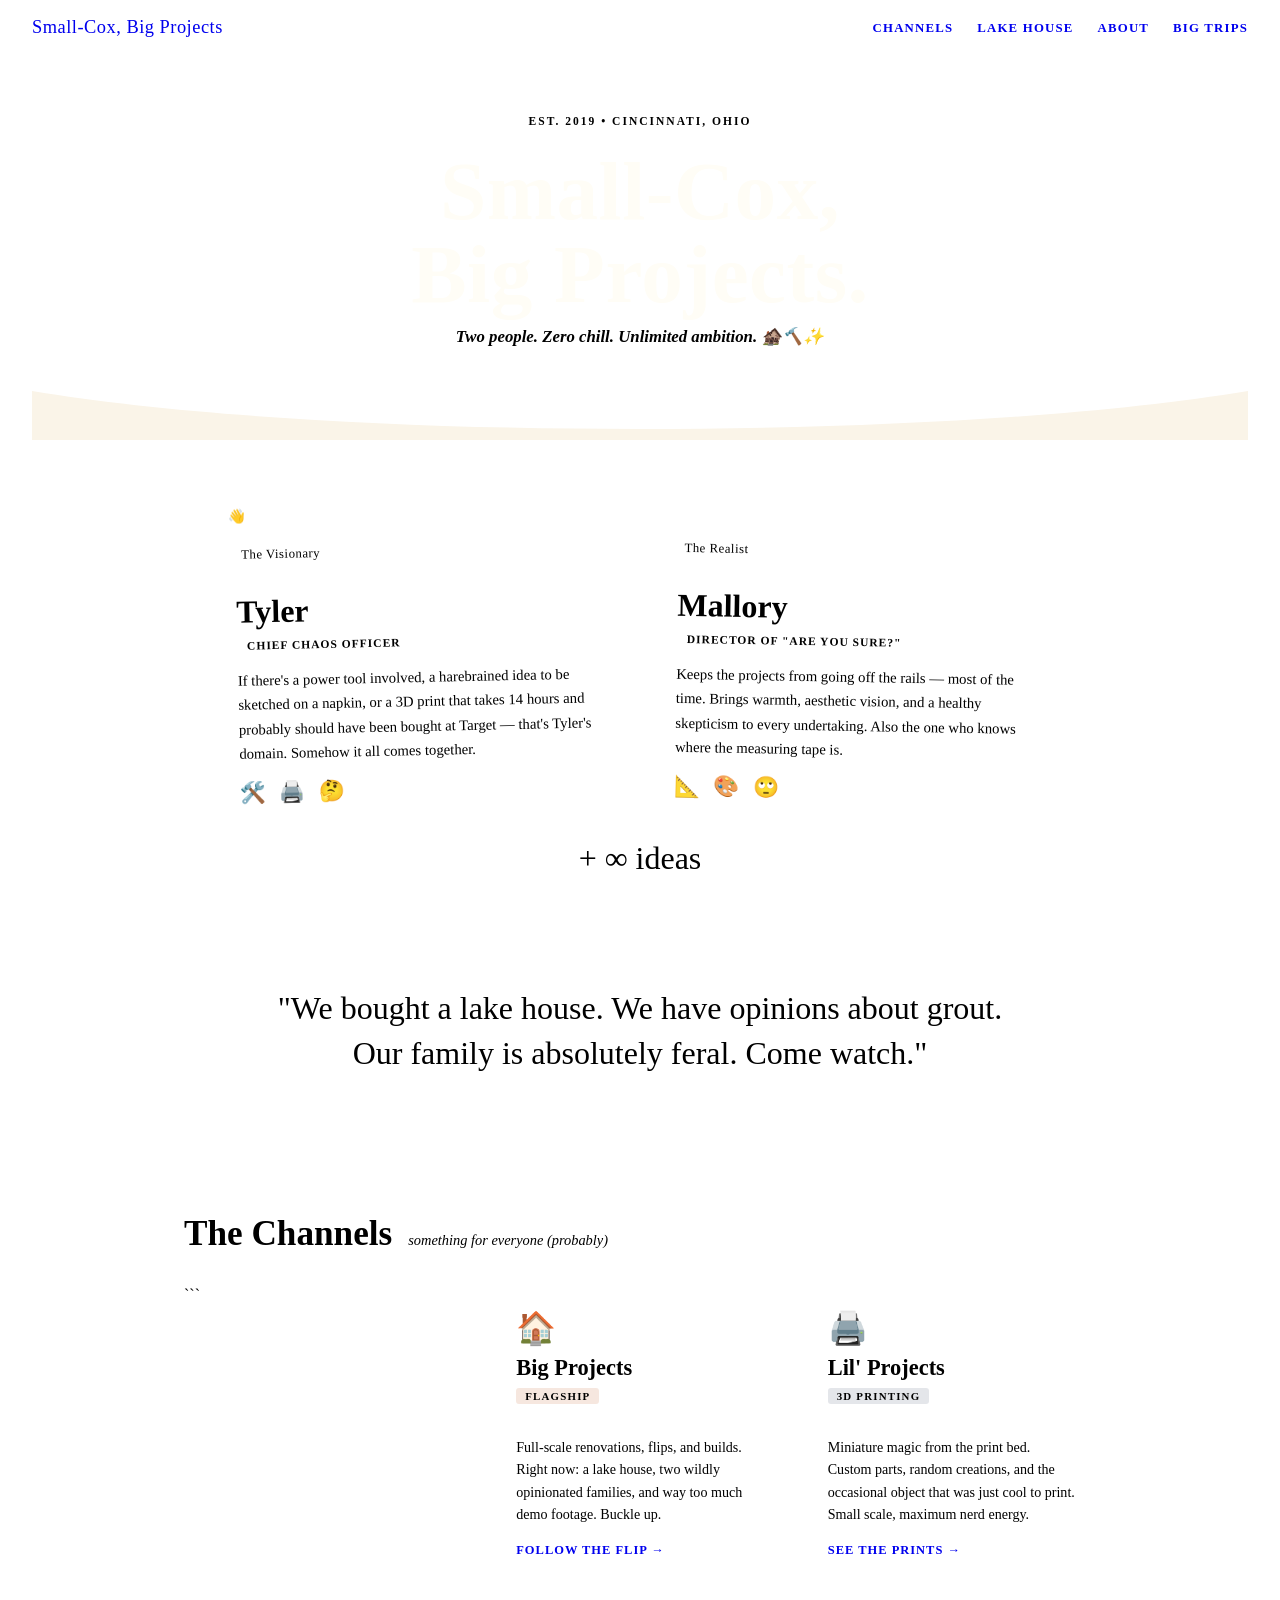
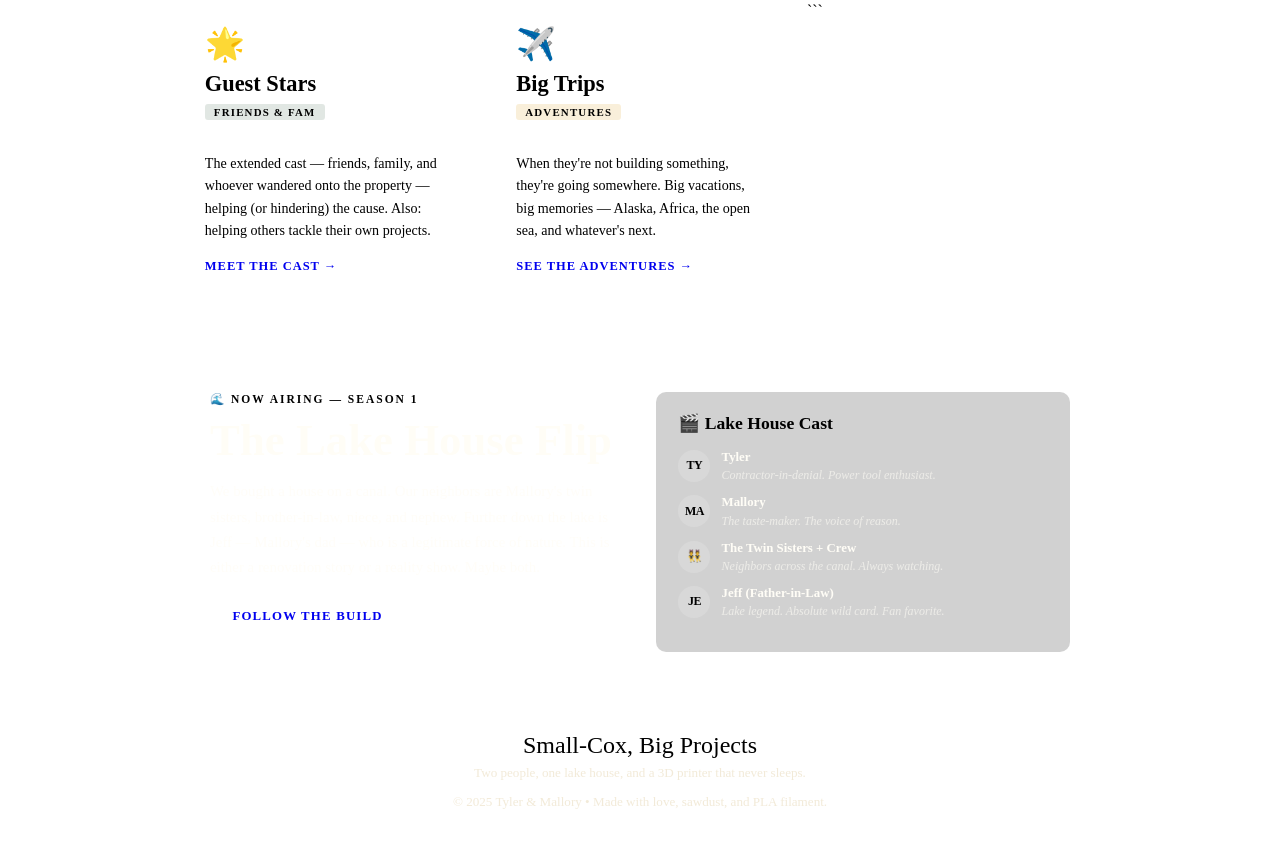
==== commit 2f97cfc2: "Update index.html" ====
--- a/index.html
+++ b/index.html
@@ -417,6 +417,8 @@
 
 @media (max-width: 620px) { .spotlight-inner { grid-template-columns: 1fr; } }
 
+.spotlight-left {}
+
 .spotlight-eyebrow {
 font-size: .72rem;
 font-weight: 700;
@@ -552,7 +554,6 @@
   <a href="#" class="nav-logo">Small-Cox, Big Projects</a>
   <ul class="nav-links">
     <li><a href="#channels">Channels</a></li>
-    <li><a href="#big-projects">Big Projects</a></li>
     <li><a href="#lakehouse">Lake House</a></li>
     <li><a href="#about">About</a></li>
     <li><a href="big-trips.html">Big Trips</a></li>
@@ -661,61 +662,6 @@
   <div class="channel-body">
     <p>When they're not building something, they're going somewhere. Big vacations, big memories — Alaska, Africa, the open sea, and whatever's next.</p>
     <a href="big-trips.html" class="channel-cta">See the adventures →</a>
-  </div>
-</div>
-```
-
-  </div>
-</section>
-
-<!-- BIG PROJECTS ARCHIVE -->
-
-<section class="channels" id="big-projects" style="padding-top:0;">
-  <div class="channels-header" style="margin-top:0; padding-top:2rem; border-top: 2px dashed var(--tan);">
-    <h2>Big Projects</h2>
-    <p>every flip, every chapter</p>
-  </div>
-  <div class="channel-grid" style="grid-template-columns: repeat(auto-fill, minmax(260px, 1fr));">
-
-```
-<!-- The Rental -->
-<div class="channel-card" style="border-color: var(--rust); position:relative;">
-  <div style="position:absolute;top:12px;right:14px;background:rgba(58,94,66,.15);color:var(--forest);font-size:.65rem;font-weight:700;text-transform:uppercase;letter-spacing:1.2px;padding:2px 9px;border-radius:3px;">✅ Complete</div>
-  <div class="channel-header">
-    <span class="channel-icon">🏚️</span>
-    <h3>The Rental</h3>
-    <span class="channel-tag tag-rust">Chapter 01</span>
-  </div>
-  <div class="channel-body">
-    <p style="font-size:.78rem;color:var(--muted);margin-bottom:.4rem;">Built 1925 &bull; Purchased 2020 &bull; Cincinnati, OH</p>
-    <p>From shaggy blue carpet and smoke-stained walls to a brand-new-everything renovation. Our rapid-start into real estate — and the project that started it all.</p>
-    <a href="the-rental.html" class="channel-cta">See the full transformation →</a>
-  </div>
-</div>
-
-<!-- Our Home — coming soon -->
-<div class="channel-card" style="opacity:.65;">
-  <div class="channel-header">
-    <span class="channel-icon">🏠</span>
-    <h3>Our Home</h3>
-    <span class="channel-tag tag-navy">Chapter 02</span>
-  </div>
-  <div class="channel-body">
-    <p>The one we kept. Details coming soon.</p>
-    <span style="font-size:.78rem;color:var(--muted);font-style:italic;">Coming soon</span>
-  </div>
-</div>
-
-<!-- The Lakehouse — in progress -->
-<div class="channel-card" style="opacity:.65;">
-  <div class="channel-header">
-    <span class="channel-icon">🌊</span>
-    <h3>The Lakehouse</h3>
-    <span class="channel-tag tag-forest">Chapter 03</span>
-  </div>
-  <div class="channel-body">
-    <p>A canal house, two families, and Jeff. Currently airing.</p>
-    <a href="#lakehouse" class="channel-cta">Follow the build →</a>
   </div>
 </div>
 ```
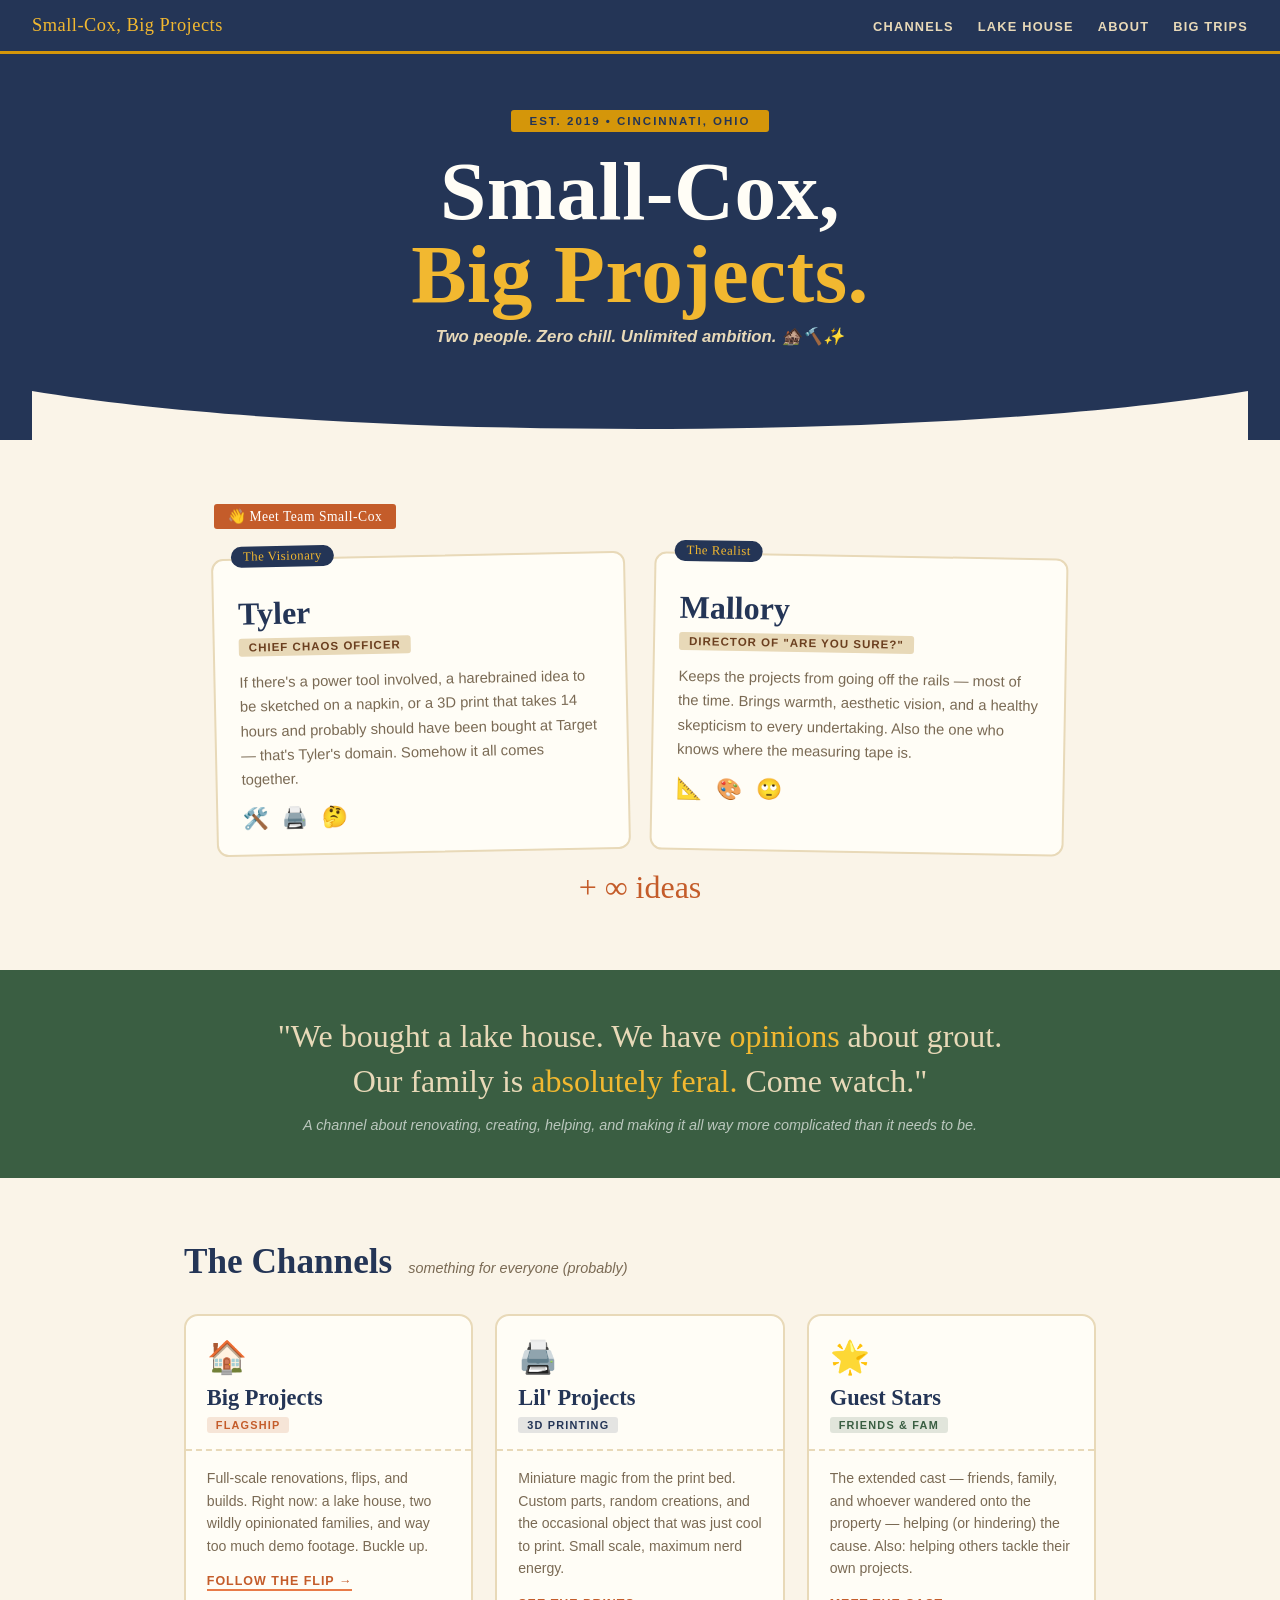
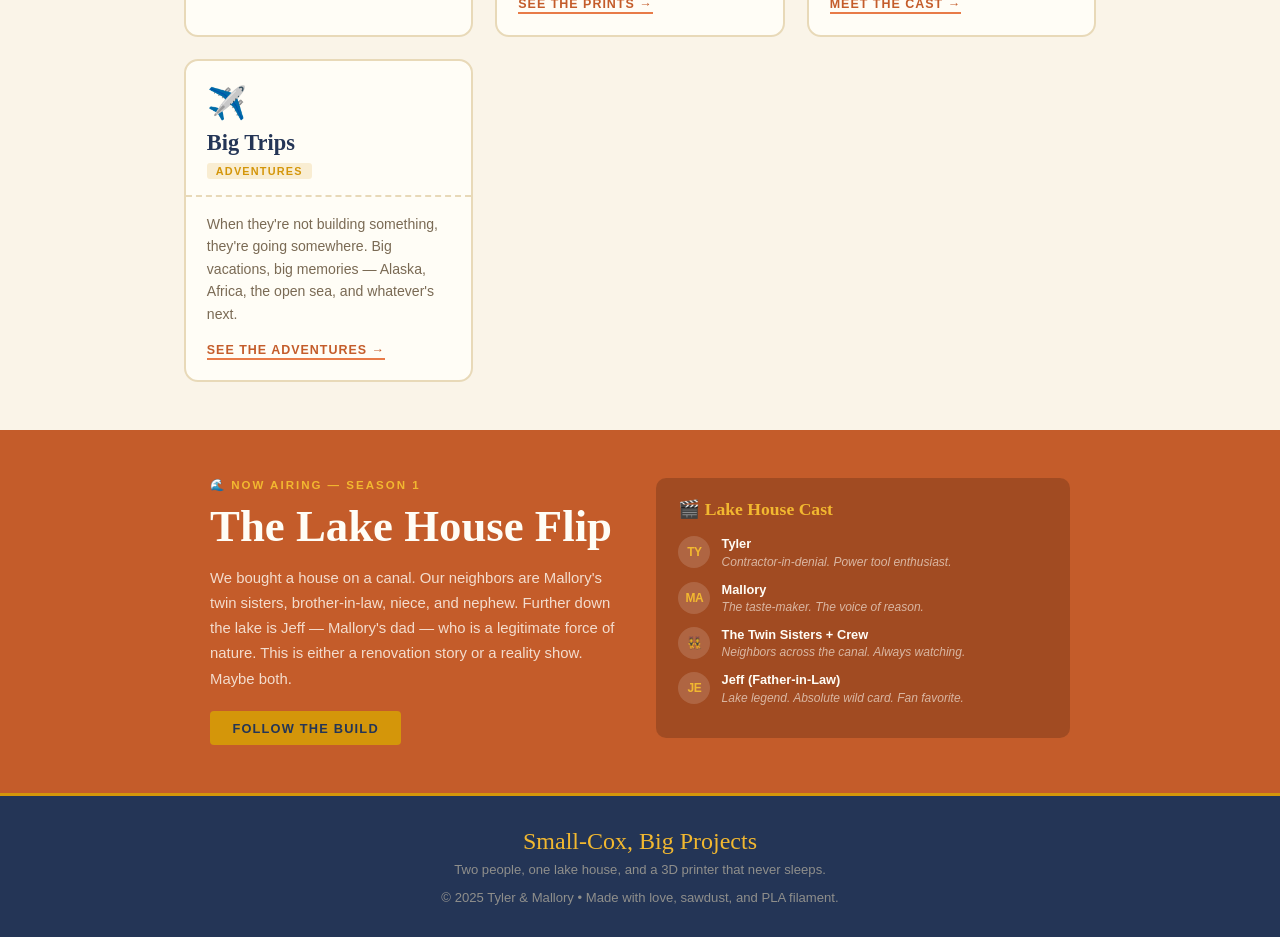
==== commit 03285dc6: "Fix critical CSS/HTML bugs and normalize nav across all pages - index.html: replace en-dashes with -" ====
--- a/index.html
+++ b/index.html
@@ -10,27 +10,27 @@
 *, *::before, *::after { box-sizing: border-box; margin: 0; padding: 0; }
 
 :root {
-–cream: #FAF4E8;
-–tan: #E8D9B8;
-–rust: #C45C2A;
-–rust-lt: #E87B48;
-–forest: #3A5E42;
-–forest-lt:#5A8C63;
-–navy: #243556;
-–gold: #D4960A;
-–gold-lt: #F2B830;
-–brown: #6B3F1F;
-–ink: #1E1810;
-–muted: #7A6A54;
-–card-bg: #FFFDF6;
-–serif: ‘Abril Fatface’, serif;
-–sans: ‘Nunito’, sans-serif;
+--cream: #FAF4E8;
+--tan: #E8D9B8;
+--rust: #C45C2A;
+--rust-lt: #E87B48;
+--forest: #3A5E42;
+--forest-lt:#5A8C63;
+--navy: #243556;
+--gold: #D4960A;
+--gold-lt: #F2B830;
+--brown: #6B3F1F;
+--ink: #1E1810;
+--muted: #7A6A54;
+--card-bg: #FFFDF6;
+--serif: ‘Abril Fatface’, serif;
+--sans: ‘Nunito’, sans-serif;
 }
 
 body {
-background-color: var(–cream);
-font-family: var(–sans);
-color: var(–ink);
+background-color: var(--cream);
+font-family: var(--sans);
+color: var(--ink);
 overflow-x: hidden;
 }
 
@@ -51,19 +51,19 @@
 position: sticky;
 top: 0;
 z-index: 100;
-background: var(–navy);
+background: var(--navy);
 padding: 0 2rem;
 display: flex;
 align-items: center;
 justify-content: space-between;
 height: 54px;
-border-bottom: 3px solid var(–gold);
+border-bottom: 3px solid var(--gold);
 }
 
 .nav-logo {
-font-family: var(–serif);
+font-family: var(--serif);
 font-size: 1.15rem;
-color: var(–gold-lt);
+color: var(--gold-lt);
 letter-spacing: .5px;
 text-decoration: none;
 }
@@ -79,18 +79,18 @@
 font-weight: 700;
 text-transform: uppercase;
 letter-spacing: 1.2px;
-color: var(–tan);
+color: var(--tan);
 text-decoration: none;
 transition: color .2s;
 }
 
-.nav-links a:hover { color: var(–gold-lt); }
+.nav-links a:hover { color: var(--gold-lt); }
 
 /* ── HERO BANNER ── */
 .hero {
 position: relative;
 z-index: 1;
-background: var(–navy);
+background: var(--navy);
 padding: 3.5rem 2rem 0;
 text-align: center;
 overflow: hidden;
@@ -98,9 +98,9 @@
 
 .hero-tape {
 display: inline-block;
-background: var(–gold);
-color: var(–navy);
-font-family: var(–sans);
+background: var(--gold);
+color: var(--navy);
+font-family: var(--sans);
 font-weight: 700;
 font-size: .72rem;
 text-transform: uppercase;
@@ -111,7 +111,7 @@
 }
 
 .hero h1 {
-font-family: var(–serif);
+font-family: var(--serif);
 font-size: clamp(2.6rem, 8vw, 5.2rem);
 line-height: 1.0;
 color: #FFFDF6;
@@ -119,11 +119,11 @@
 letter-spacing: .5px;
 }
 
-.hero h1 span { color: var(–gold-lt); }
+.hero h1 span { color: var(--gold-lt); }
 
 .hero-sub {
 font-size: 1.05rem;
-color: var(–tan);
+color: var(--tan);
 font-style: italic;
 font-weight: 600;
 margin-bottom: 2.8rem;
@@ -141,7 +141,7 @@
 .meet {
 position: relative;
 z-index: 1;
-background: var(–cream);
+background: var(--cream);
 padding: 4rem 1.5rem 3rem;
 max-width: 900px;
 margin: 0 auto;
@@ -149,9 +149,9 @@
 
 .section-label {
 display: inline-block;
-font-family: var(–serif);
+font-family: var(--serif);
 font-size: .85rem;
-background: var(–rust);
+background: var(--rust);
 color: #fff;
 padding: 4px 14px;
 border-radius: 3px;
@@ -168,8 +168,8 @@
 @media (max-width: 560px) { .duo-cards { grid-template-columns: 1fr; } }
 
 .person-card {
-background: var(–card-bg);
-border: 2px solid var(–tan);
+background: var(--card-bg);
+border: 2px solid var(--tan);
 border-radius: 12px;
 padding: 1.8rem 1.5rem 1.5rem;
 position: relative;
@@ -179,7 +179,7 @@
 
 .person-card:hover {
 transform: rotate(0deg) translateY(-4px);
-box-shadow: 6px 8px 0 var(–tan);
+box-shadow: 6px 8px 0 var(--tan);
 }
 
 .person-card:first-child { transform: rotate(-1.2deg); }
@@ -190,9 +190,9 @@
 .person-badge {
 position: absolute;
 top: -14px; left: 18px;
-background: var(–navy);
-color: var(–gold-lt);
-font-family: var(–serif);
+background: var(--navy);
+color: var(--gold-lt);
+font-family: var(--serif);
 font-size: .8rem;
 padding: 3px 12px;
 border-radius: 20px;
@@ -200,17 +200,17 @@
 }
 
 .person-card h2 {
-font-family: var(–serif);
+font-family: var(--serif);
 font-size: 2rem;
-color: var(–navy);
+color: var(--navy);
 margin: .5rem 0 .5rem;
 line-height: 1;
 }
 
 .person-card .role-tag {
 display: inline-block;
-background: var(–tan);
-color: var(–brown);
+background: var(--tan);
+color: var(--brown);
 font-size: .72rem;
 font-weight: 700;
 text-transform: uppercase;
@@ -223,7 +223,7 @@
 .person-card p {
 font-size: .92rem;
 line-height: 1.65;
-color: var(–muted);
+color: var(--muted);
 }
 
 .person-card .emojis {
@@ -236,9 +236,9 @@
 .connector {
 text-align: center;
 padding: 1rem 0;
-font-family: var(–serif);
+font-family: var(--serif);
 font-size: 2rem;
-color: var(–rust);
+color: var(--rust);
 position: relative;
 z-index: 1;
 }
@@ -247,23 +247,23 @@
 .intro-blurb {
 position: relative;
 z-index: 1;
-background: var(–forest);
-color: var(–cream);
+background: var(--forest);
+color: var(--cream);
 padding: 2.8rem 2rem;
 text-align: center;
 }
 
 .intro-blurb blockquote {
-font-family: var(–serif);
+font-family: var(--serif);
 font-size: clamp(1.3rem, 3.5vw, 2rem);
 line-height: 1.4;
 max-width: 780px;
 margin: 0 auto .8rem;
-color: var(–tan);
+color: var(--tan);
 }
 
 .intro-blurb blockquote em {
-color: var(–gold-lt);
+color: var(--gold-lt);
 font-style: normal;
 }
 
@@ -291,14 +291,14 @@
 }
 
 .channels-header h2 {
-font-family: var(–serif);
+font-family: var(--serif);
 font-size: 2.2rem;
-color: var(–navy);
+color: var(--navy);
 }
 
 .channels-header p {
 font-size: .9rem;
-color: var(–muted);
+color: var(--muted);
 font-style: italic;
 }
 
@@ -311,8 +311,8 @@
 @media (max-width: 680px) { .channel-grid { grid-template-columns: 1fr; } }
 
 .channel-card {
-background: var(–card-bg);
-border: 2px solid var(–tan);
+background: var(--card-bg);
+border: 2px solid var(--tan);
 border-radius: 14px;
 overflow: hidden;
 transition: transform .2s, box-shadow .2s;
@@ -320,12 +320,12 @@
 
 .channel-card:hover {
 transform: translateY(-5px);
-box-shadow: 5px 7px 0 var(–tan);
+box-shadow: 5px 7px 0 var(--tan);
 }
 
 .channel-header {
 padding: 1.4rem 1.3rem 1rem;
-border-bottom: 2px dashed var(–tan);
+border-bottom: 2px dashed var(--tan);
 }
 
 .channel-icon {
@@ -335,9 +335,9 @@
 }
 
 .channel-card h3 {
-font-family: var(–serif);
+font-family: var(--serif);
 font-size: 1.4rem;
-color: var(–navy);
+color: var(--navy);
 line-height: 1.1;
 margin-bottom: .3rem;
 }
@@ -352,10 +352,10 @@
 border-radius: 3px;
 }
 
-.tag-rust { background: rgba(196,92,42,.15); color: var(–rust); }
-.tag-forest { background: rgba(58,94,66,.15); color: var(–forest); }
-.tag-navy { background: rgba(36,53,86,.12); color: var(–navy); }
-.tag-gold { background: rgba(212,150,10,.15); color: var(–gold); }
+.tag-rust { background: rgba(196,92,42,.15); color: var(--rust); }
+.tag-forest { background: rgba(58,94,66,.15); color: var(--forest); }
+.tag-navy { background: rgba(36,53,86,.12); color: var(--navy); }
+.tag-gold { background: rgba(212,150,10,.15); color: var(--gold); }
 
 .channel-body {
 padding: 1rem 1.3rem 1.3rem;
@@ -364,7 +364,7 @@
 .channel-body p {
 font-size: .88rem;
 line-height: 1.6;
-color: var(–muted);
+color: var(--muted);
 margin-bottom: .9rem;
 }
 
@@ -374,20 +374,20 @@
 font-weight: 700;
 text-transform: uppercase;
 letter-spacing: 1px;
-color: var(–rust);
+color: var(--rust);
 text-decoration: none;
-border-bottom: 2px solid var(–rust-lt);
+border-bottom: 2px solid var(--rust-lt);
 padding-bottom: 1px;
 transition: color .2s, border-color .2s;
 }
 
-.channel-cta:hover { color: var(–brown); border-color: var(–brown); }
+.channel-cta:hover { color: var(--brown); border-color: var(--brown); }
 
 /* ── BIG PROJECT SPOTLIGHT ── */
 .spotlight {
 position: relative;
 z-index: 1;
-background: var(–rust);
+background: var(--rust);
 padding: 3rem 2rem;
 overflow: hidden;
 }
@@ -395,7 +395,7 @@
 .spotlight::before {
 content: ‘THE LAKE HOUSE’;
 position: absolute;
-font-family: var(–serif);
+font-family: var(--serif);
 font-size: clamp(4rem, 12vw, 9rem);
 color: rgba(255,255,255,.06);
 top: 50%;
@@ -424,12 +424,12 @@
 font-weight: 700;
 text-transform: uppercase;
 letter-spacing: 2px;
-color: var(–gold-lt);
+color: var(--gold-lt);
 margin-bottom: .6rem;
 }
 
 .spotlight h2 {
-font-family: var(–serif);
+font-family: var(--serif);
 font-size: clamp(1.8rem, 4vw, 2.8rem);
 color: #FFFDF6;
 line-height: 1.1;
@@ -445,8 +445,8 @@
 
 .spotlight-btn {
 display: inline-block;
-background: var(–gold);
-color: var(–navy);
+background: var(--gold);
+color: var(--navy);
 font-size: .8rem;
 font-weight: 700;
 text-transform: uppercase;
@@ -457,7 +457,7 @@
 transition: background .2s;
 }
 
-.spotlight-btn:hover { background: var(–gold-lt); }
+.spotlight-btn:hover { background: var(--gold-lt); }
 
 .cast-list {
 background: rgba(0,0,0,.18);
@@ -466,9 +466,9 @@
 }
 
 .cast-list h4 {
-font-family: var(–serif);
+font-family: var(--serif);
 font-size: 1.1rem;
-color: var(–gold-lt);
+color: var(--gold-lt);
 margin-bottom: 1rem;
 }
 
@@ -489,7 +489,7 @@
 justify-content: center;
 font-size: .75rem;
 font-weight: 700;
-color: var(–gold-lt);
+color: var(--gold-lt);
 flex-shrink: 0;
 letter-spacing: -.5px;
 }
@@ -501,18 +501,18 @@
 footer {
 position: relative;
 z-index: 1;
-background: var(–navy);
-color: var(–tan);
+background: var(--navy);
+color: var(--tan);
 text-align: center;
 padding: 2rem;
 font-size: .82rem;
-border-top: 3px solid var(–gold);
+border-top: 3px solid var(--gold);
 }
 
 footer .footer-logo {
-font-family: var(–serif);
+font-family: var(--serif);
 font-size: 1.5rem;
-color: var(–gold-lt);
+color: var(--gold-lt);
 margin-bottom: .4rem;
 }
 
@@ -612,7 +612,6 @@
   </div>
   <div class="channel-grid">
 
-```
 <!-- Big Projects -->
 <div class="channel-card">
   <div class="channel-header">
@@ -664,7 +663,6 @@
     <a href="big-trips.html" class="channel-cta">See the adventures →</a>
   </div>
 </div>
-```
 
   </div>
 </section>
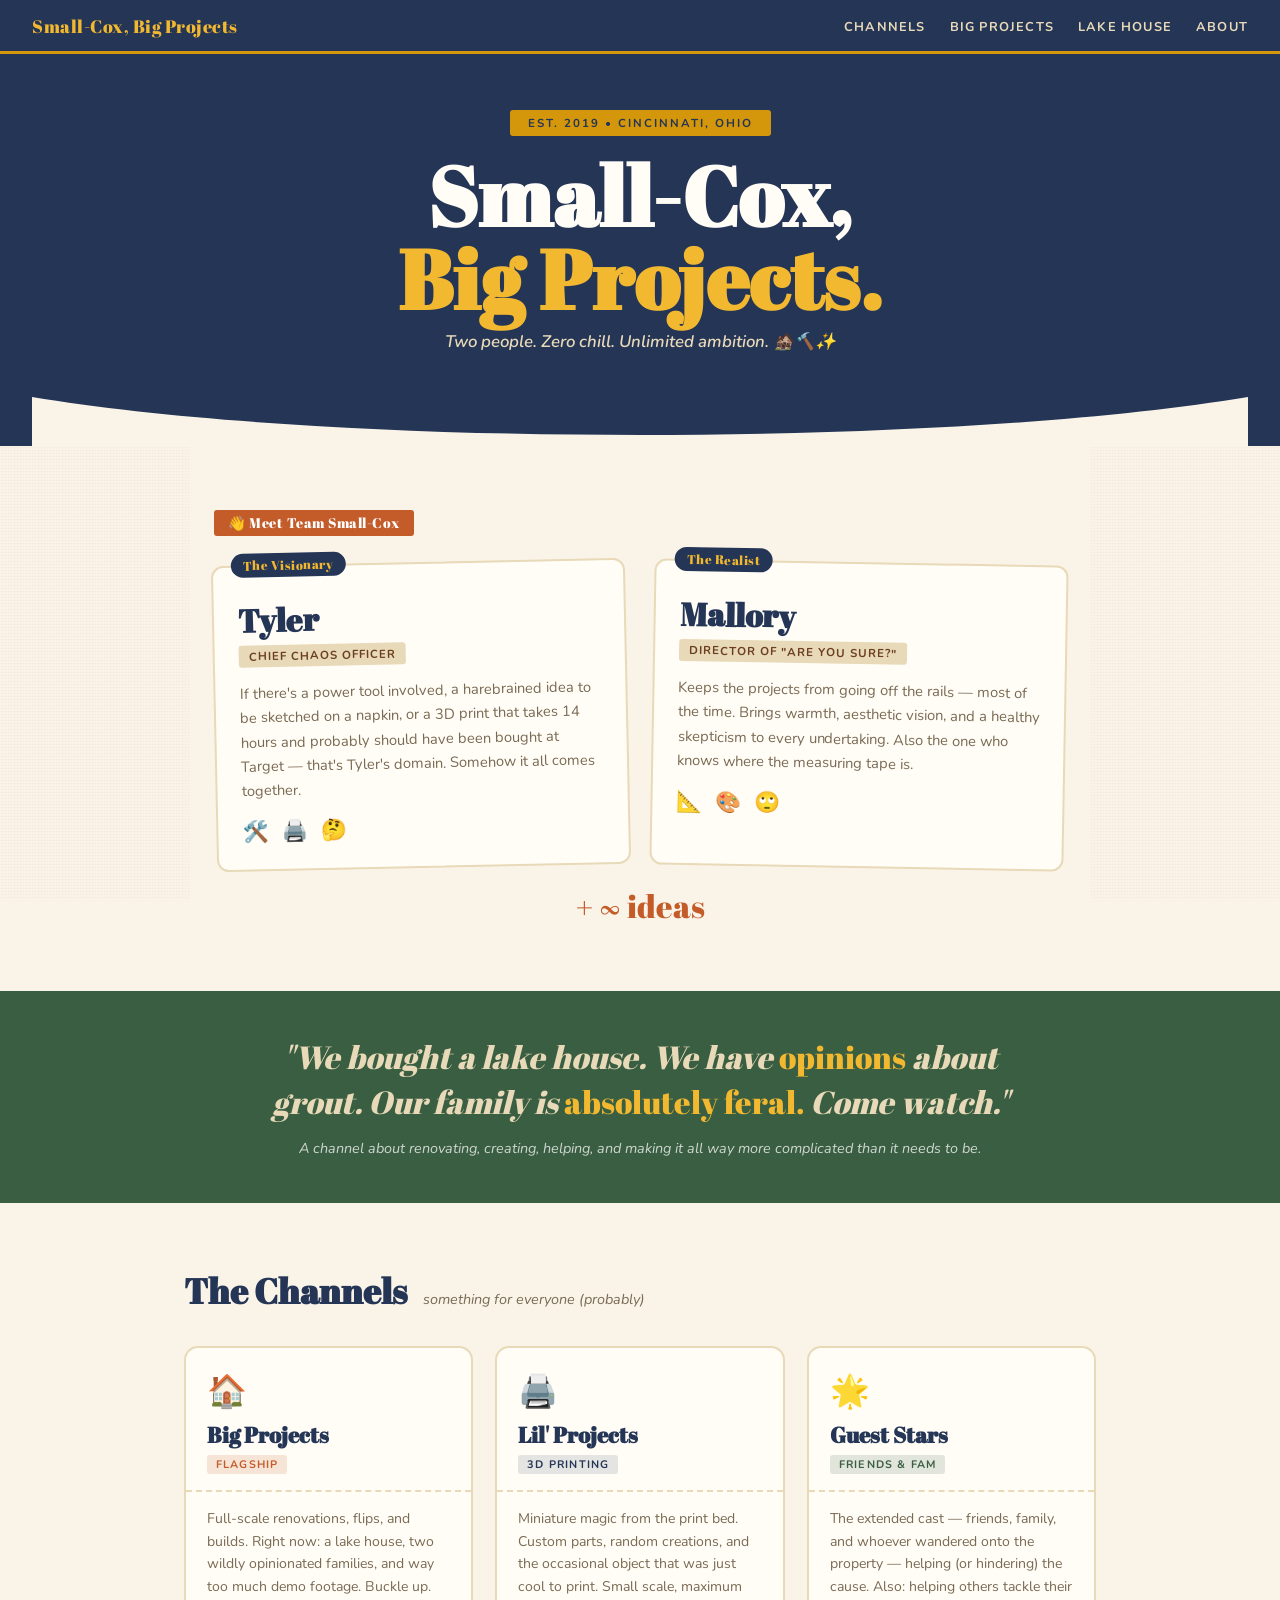
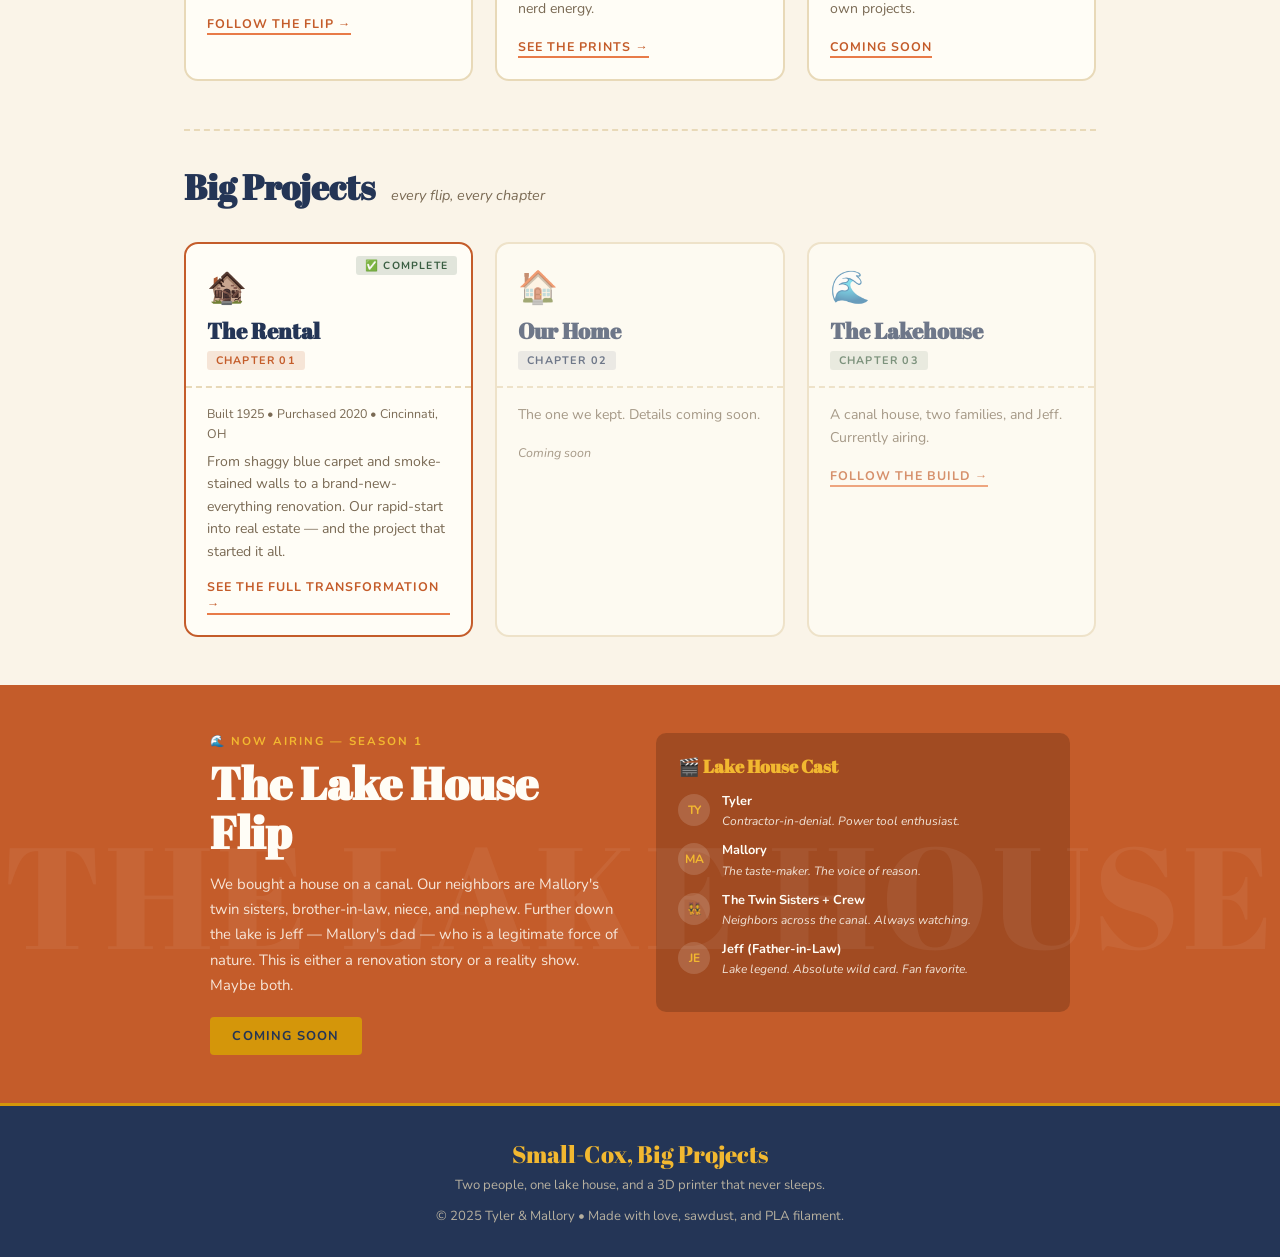
==== commit 5799922a: "Moving to CSS" ====
--- a/index.html
+++ b/index.html
@@ -1,718 +1,555 @@
 <!DOCTYPE html>
-
 <html lang="en">
 <head>
 <meta charset="UTF-8">
 <meta name="viewport" content="width=device-width, initial-scale=1.0">
 <title>Small-Cox, Big Projects</title>
 <link href="https://fonts.googleapis.com/css2?family=Abril+Fatface&family=Nunito:ital,wght@0,400;0,600;0,700;1,400;1,600&display=swap" rel="stylesheet">
+<link rel="stylesheet" href="style.css">
 <style>
-*, *::before, *::after { box-sizing: border-box; margin: 0; padding: 0; }
-
-:root {
---cream: #FAF4E8;
---tan: #E8D9B8;
---rust: #C45C2A;
---rust-lt: #E87B48;
---forest: #3A5E42;
---forest-lt:#5A8C63;
---navy: #243556;
---gold: #D4960A;
---gold-lt: #F2B830;
---brown: #6B3F1F;
---ink: #1E1810;
---muted: #7A6A54;
---card-bg: #FFFDF6;
---serif: ‘Abril Fatface’, serif;
---sans: ‘Nunito’, sans-serif;
-}
-
-body {
-background-color: var(--cream);
-font-family: var(--sans);
-color: var(--ink);
-overflow-x: hidden;
-}
-
-/* ── TEXTURE OVERLAY ── */
-body::before {
-content: ‘’;
-position: fixed;
-inset: 0;
-background-image:
-repeating-linear-gradient(0deg, transparent, transparent 2px, rgba(139,110,60,.03) 2px, rgba(139,110,60,.03) 3px),
-repeating-linear-gradient(90deg, transparent, transparent 2px, rgba(139,110,60,.02) 2px, rgba(139,110,60,.02) 3px);
-pointer-events: none;
-z-index: 0;
-}
-
-/* ── NAV ── */
-nav {
-position: sticky;
-top: 0;
-z-index: 100;
-background: var(--navy);
-padding: 0 2rem;
-display: flex;
-align-items: center;
-justify-content: space-between;
-height: 54px;
-border-bottom: 3px solid var(--gold);
-}
-
-.nav-logo {
-font-family: var(--serif);
-font-size: 1.15rem;
-color: var(--gold-lt);
-letter-spacing: .5px;
-text-decoration: none;
-}
-
-.nav-links {
-display: flex;
-gap: 1.5rem;
-list-style: none;
-}
-
-.nav-links a {
-font-size: .8rem;
-font-weight: 700;
-text-transform: uppercase;
-letter-spacing: 1.2px;
-color: var(--tan);
-text-decoration: none;
-transition: color .2s;
-}
-
-.nav-links a:hover { color: var(--gold-lt); }
-
-/* ── HERO BANNER ── */
-.hero {
-position: relative;
-z-index: 1;
-background: var(--navy);
-padding: 3.5rem 2rem 0;
-text-align: center;
-overflow: hidden;
-}
-
-.hero-tape {
-display: inline-block;
-background: var(--gold);
-color: var(--navy);
-font-family: var(--sans);
-font-weight: 700;
-font-size: .72rem;
-text-transform: uppercase;
-letter-spacing: 2px;
-padding: 5px 18px;
-border-radius: 3px;
-margin-bottom: 1.1rem;
-}
-
-.hero h1 {
-font-family: var(--serif);
-font-size: clamp(2.6rem, 8vw, 5.2rem);
-line-height: 1.0;
-color: #FFFDF6;
-margin-bottom: .6rem;
-letter-spacing: .5px;
-}
-
-.hero h1 span { color: var(--gold-lt); }
-
-.hero-sub {
-font-size: 1.05rem;
-color: var(--tan);
-font-style: italic;
-font-weight: 600;
-margin-bottom: 2.8rem;
-}
-
-/* Wavy SVG divider between hero and body */
-.hero-wave {
-display: block;
-width: 100%;
-margin-bottom: -2px;
-line-height: 0;
-}
-
-/* ── MEET SECTION ── */
-.meet {
-position: relative;
-z-index: 1;
-background: var(--cream);
-padding: 4rem 1.5rem 3rem;
-max-width: 900px;
-margin: 0 auto;
-}
-
-.section-label {
-display: inline-block;
-font-family: var(--serif);
-font-size: .85rem;
-background: var(--rust);
-color: #fff;
-padding: 4px 14px;
-border-radius: 3px;
-letter-spacing: .5px;
-margin-bottom: 1.6rem;
-}
-
-.duo-cards {
-display: grid;
-grid-template-columns: 1fr 1fr;
-gap: 1.5rem;
-}
-
-@media (max-width: 560px) { .duo-cards { grid-template-columns: 1fr; } }
-
-.person-card {
-background: var(--card-bg);
-border: 2px solid var(--tan);
-border-radius: 12px;
-padding: 1.8rem 1.5rem 1.5rem;
-position: relative;
-transition: transform .25s, box-shadow .25s;
-cursor: default;
-}
-
-.person-card:hover {
-transform: rotate(0deg) translateY(-4px);
-box-shadow: 6px 8px 0 var(--tan);
-}
-
-.person-card:first-child { transform: rotate(-1.2deg); }
-.person-card:last-child { transform: rotate(1deg); }
-.person-card:first-child:hover { transform: rotate(-1.2deg) translateY(-4px); }
-.person-card:last-child:hover { transform: rotate(1deg) translateY(-4px); }
-
-.person-badge {
-position: absolute;
-top: -14px; left: 18px;
-background: var(--navy);
-color: var(--gold-lt);
-font-family: var(--serif);
-font-size: .8rem;
-padding: 3px 12px;
-border-radius: 20px;
-letter-spacing: .5px;
-}
-
-.person-card h2 {
-font-family: var(--serif);
-font-size: 2rem;
-color: var(--navy);
-margin: .5rem 0 .5rem;
-line-height: 1;
-}
-
-.person-card .role-tag {
-display: inline-block;
-background: var(--tan);
-color: var(--brown);
-font-size: .72rem;
-font-weight: 700;
-text-transform: uppercase;
-letter-spacing: 1px;
-padding: 3px 10px;
-border-radius: 3px;
-margin-bottom: .9rem;
-}
-
-.person-card p {
-font-size: .92rem;
-line-height: 1.65;
-color: var(--muted);
-}
-
-.person-card .emojis {
-margin-top: .9rem;
-font-size: 1.3rem;
-letter-spacing: 4px;
-}
-
-/* ── CONNECTOR ── */
-.connector {
-text-align: center;
-padding: 1rem 0;
-font-family: var(--serif);
-font-size: 2rem;
-color: var(--rust);
-position: relative;
-z-index: 1;
-}
-
-/* ── INTRO BLURB ── */
-.intro-blurb {
-position: relative;
-z-index: 1;
-background: var(--forest);
-color: var(--cream);
-padding: 2.8rem 2rem;
-text-align: center;
-}
-
-.intro-blurb blockquote {
-font-family: var(--serif);
-font-size: clamp(1.3rem, 3.5vw, 2rem);
-line-height: 1.4;
-max-width: 780px;
-margin: 0 auto .8rem;
-color: var(--tan);
-}
-
-.intro-blurb blockquote em {
-color: var(--gold-lt);
-font-style: normal;
-}
-
-.intro-blurb p {
-font-size: .9rem;
-color: rgba(255,255,255,.65);
-font-style: italic;
-}
-
-/* ── CHANNELS ── */
-.channels {
-position: relative;
-z-index: 1;
-padding: 4rem 1.5rem 3rem;
-max-width: 960px;
-margin: 0 auto;
-}
-
-.channels-header {
-display: flex;
-align-items: baseline;
-gap: 1rem;
-margin-bottom: 2rem;
-flex-wrap: wrap;
-}
-
-.channels-header h2 {
-font-family: var(--serif);
-font-size: 2.2rem;
-color: var(--navy);
-}
-
-.channels-header p {
-font-size: .9rem;
-color: var(--muted);
-font-style: italic;
-}
-
-.channel-grid {
-display: grid;
-grid-template-columns: repeat(3, 1fr);
-gap: 1.4rem;
-}
-
-@media (max-width: 680px) { .channel-grid { grid-template-columns: 1fr; } }
-
-.channel-card {
-background: var(--card-bg);
-border: 2px solid var(--tan);
-border-radius: 14px;
-overflow: hidden;
-transition: transform .2s, box-shadow .2s;
-}
-
-.channel-card:hover {
-transform: translateY(-5px);
-box-shadow: 5px 7px 0 var(--tan);
-}
-
-.channel-header {
-padding: 1.4rem 1.3rem 1rem;
-border-bottom: 2px dashed var(--tan);
-}
-
-.channel-icon {
-font-size: 2rem;
-margin-bottom: .6rem;
-display: block;
-}
-
-.channel-card h3 {
-font-family: var(--serif);
-font-size: 1.4rem;
-color: var(--navy);
-line-height: 1.1;
-margin-bottom: .3rem;
-}
-
-.channel-tag {
-display: inline-block;
-font-size: .68rem;
-font-weight: 700;
-text-transform: uppercase;
-letter-spacing: 1.2px;
-padding: 2px 9px;
-border-radius: 3px;
-}
-
-.tag-rust { background: rgba(196,92,42,.15); color: var(--rust); }
-.tag-forest { background: rgba(58,94,66,.15); color: var(--forest); }
-.tag-navy { background: rgba(36,53,86,.12); color: var(--navy); }
-.tag-gold { background: rgba(212,150,10,.15); color: var(--gold); }
-
-.channel-body {
-padding: 1rem 1.3rem 1.3rem;
-}
-
-.channel-body p {
-font-size: .88rem;
-line-height: 1.6;
-color: var(--muted);
-margin-bottom: .9rem;
-}
-
-.channel-cta {
-display: inline-block;
-font-size: .78rem;
-font-weight: 700;
-text-transform: uppercase;
-letter-spacing: 1px;
-color: var(--rust);
-text-decoration: none;
-border-bottom: 2px solid var(--rust-lt);
-padding-bottom: 1px;
-transition: color .2s, border-color .2s;
-}
-
-.channel-cta:hover { color: var(--brown); border-color: var(--brown); }
-
-/* ── BIG PROJECT SPOTLIGHT ── */
-.spotlight {
-position: relative;
-z-index: 1;
-background: var(--rust);
-padding: 3rem 2rem;
-overflow: hidden;
-}
-
-.spotlight::before {
-content: ‘THE LAKE HOUSE’;
-position: absolute;
-font-family: var(--serif);
-font-size: clamp(4rem, 12vw, 9rem);
-color: rgba(255,255,255,.06);
-top: 50%;
-left: 50%;
-transform: translate(-50%, -50%);
-white-space: nowrap;
-pointer-events: none;
-letter-spacing: 4px;
-}
-
-.spotlight-inner {
-max-width: 860px;
-margin: 0 auto;
-display: grid;
-grid-template-columns: 1fr 1fr;
-gap: 2rem;
-align-items: start;
-}
-
-@media (max-width: 620px) { .spotlight-inner { grid-template-columns: 1fr; } }
-
-.spotlight-left {}
-
-.spotlight-eyebrow {
-font-size: .72rem;
-font-weight: 700;
-text-transform: uppercase;
-letter-spacing: 2px;
-color: var(--gold-lt);
-margin-bottom: .6rem;
-}
-
-.spotlight h2 {
-font-family: var(--serif);
-font-size: clamp(1.8rem, 4vw, 2.8rem);
-color: #FFFDF6;
-line-height: 1.1;
-margin-bottom: .9rem;
-}
-
-.spotlight-desc {
-font-size: .93rem;
-line-height: 1.7;
-color: rgba(255,253,246,.8);
-margin-bottom: 1.2rem;
-}
-
-.spotlight-btn {
-display: inline-block;
-background: var(--gold);
-color: var(--navy);
-font-size: .8rem;
-font-weight: 700;
-text-transform: uppercase;
-letter-spacing: 1.2px;
-padding: .6rem 1.4rem;
-border-radius: 4px;
-text-decoration: none;
-transition: background .2s;
-}
-
-.spotlight-btn:hover { background: var(--gold-lt); }
-
-.cast-list {
-background: rgba(0,0,0,.18);
-border-radius: 10px;
-padding: 1.3rem 1.4rem;
-}
-
-.cast-list h4 {
-font-family: var(--serif);
-font-size: 1.1rem;
-color: var(--gold-lt);
-margin-bottom: 1rem;
-}
-
-.cast-member {
-display: flex;
-align-items: flex-start;
-gap: .7rem;
-margin-bottom: .75rem;
-}
-
-.cast-avatar {
-width: 32px;
-height: 32px;
-border-radius: 50%;
-background: rgba(255,255,255,.15);
-display: flex;
-align-items: center;
-justify-content: center;
-font-size: .75rem;
-font-weight: 700;
-color: var(--gold-lt);
-flex-shrink: 0;
-letter-spacing: -.5px;
-}
-
-.cast-info p { font-size: .8rem; font-weight: 700; color: #FFFDF6; line-height: 1.2; }
-.cast-info span { font-size: .75rem; color: rgba(255,253,246,.6); font-style: italic; }
-
-/* ── FOOTER ── */
-footer {
-position: relative;
-z-index: 1;
-background: var(--navy);
-color: var(--tan);
-text-align: center;
-padding: 2rem;
-font-size: .82rem;
-border-top: 3px solid var(--gold);
-}
-
-footer .footer-logo {
-font-family: var(--serif);
-font-size: 1.5rem;
-color: var(--gold-lt);
-margin-bottom: .4rem;
-}
-
-footer p { color: rgba(232,217,184,.55); margin-top: .3rem; }
-
-/* ── STAMP DECOR ── */
-.stamp {
-display: inline-block;
-border: 3px solid currentColor;
-border-radius: 6px;
-padding: 2px 8px;
-font-size: .65rem;
-font-weight: 700;
-text-transform: uppercase;
-letter-spacing: 1.5px;
-transform: rotate(-5deg);
-opacity: .7;
-margin-left: .6rem;
-vertical-align: middle;
-}
-
-/* ── SCROLL FADE ── */
-@keyframes fadeUp {
-from { opacity: 0; transform: translateY(22px); }
-to { opacity: 1; transform: translateY(0); }
-}
-
-.fade-in { animation: fadeUp .7s ease both; }
-.fade-in-2 { animation: fadeUp .7s .15s ease both; }
-.fade-in-3 { animation: fadeUp .7s .3s ease both; }
+  /* ── MEET SECTION ── */
+  .meet {
+    position: relative;
+    z-index: 1;
+    background: var(--cream);
+    padding: 4rem 1.5rem 3rem;
+    max-width: 900px;
+    margin: 0 auto;
+  }
+  .duo-cards {
+    display: grid;
+    grid-template-columns: 1fr 1fr;
+    gap: 1.5rem;
+  }
+  @media (max-width: 560px) { .duo-cards { grid-template-columns: 1fr; } }
+
+  .person-card {
+    background: var(--card-bg);
+    border: 2px solid var(--tan);
+    border-radius: 12px;
+    padding: 1.8rem 1.5rem 1.5rem;
+    position: relative;
+    transition: transform .25s, box-shadow .25s;
+    cursor: default;
+  }
+  .person-card:hover {
+    transform: rotate(0deg) translateY(-4px);
+    box-shadow: 6px 8px 0 var(--tan);
+  }
+  .person-card:first-child { transform: rotate(-1.2deg); }
+  .person-card:last-child  { transform: rotate(1deg); }
+  .person-card:first-child:hover { transform: rotate(-1.2deg) translateY(-4px); }
+  .person-card:last-child:hover  { transform: rotate(1deg)   translateY(-4px); }
+
+  .person-badge {
+    position: absolute;
+    top: -14px; left: 18px;
+    background: var(--navy);
+    color: var(--gold-lt);
+    font-family: var(--serif);
+    font-size: .8rem;
+    padding: 3px 12px;
+    border-radius: 20px;
+    letter-spacing: .5px;
+  }
+  .person-card h2 {
+    font-family: var(--serif);
+    font-size: 2rem;
+    color: var(--navy);
+    margin: .5rem 0 .5rem;
+    line-height: 1;
+  }
+  .person-card .role-tag {
+    display: inline-block;
+    background: var(--tan);
+    color: var(--brown);
+    font-size: .72rem;
+    font-weight: 700;
+    text-transform: uppercase;
+    letter-spacing: 1px;
+    padding: 3px 10px;
+    border-radius: 3px;
+    margin-bottom: .9rem;
+  }
+  .person-card p {
+    font-size: .92rem;
+    line-height: 1.65;
+    color: var(--muted);
+  }
+  .person-card .emojis {
+    margin-top: .9rem;
+    font-size: 1.3rem;
+    letter-spacing: 4px;
+  }
+
+  /* ── CONNECTOR ── */
+  .connector {
+    text-align: center;
+    padding: 1rem 0;
+    font-family: var(--serif);
+    font-size: 2rem;
+    color: var(--rust);
+    position: relative;
+    z-index: 1;
+  }
+
+  /* ── INTRO BLURB ── */
+  .intro-blurb {
+    position: relative;
+    z-index: 1;
+    background: var(--forest);
+    color: var(--cream);
+    padding: 2.8rem 2rem;
+    text-align: center;
+  }
+  .intro-blurb .intro-quote {
+    font-family: var(--serif);
+    font-size: clamp(1.3rem, 3.5vw, 2rem);
+    line-height: 1.4;
+    max-width: 780px;
+    margin: 0 auto .8rem;
+    color: var(--tan);
+  }
+  .intro-blurb .intro-quote em {
+    color: var(--gold-lt);
+    font-style: normal;
+  }
+  .intro-blurb p {
+    font-size: .9rem;
+    color: rgba(255,255,255,.75);
+    font-style: italic;
+  }
+
+  /* ── CHANNELS ── */
+  .channels {
+    position: relative;
+    z-index: 1;
+    padding: 4rem 1.5rem 3rem;
+    max-width: 960px;
+    margin: 0 auto;
+  }
+  .channels-header {
+    display: flex;
+    align-items: baseline;
+    gap: 1rem;
+    margin-bottom: 2rem;
+    flex-wrap: wrap;
+  }
+  .channels-header h2 {
+    font-family: var(--serif);
+    font-size: 2.2rem;
+    color: var(--navy);
+  }
+  .channels-header p {
+    font-size: .9rem;
+    color: var(--muted);
+    font-style: italic;
+  }
+
+  .channel-grid {
+    display: grid;
+    grid-template-columns: repeat(3, 1fr);
+    gap: 1.4rem;
+  }
+  @media (max-width: 680px) { .channel-grid { grid-template-columns: 1fr; } }
+
+  .channel-card {
+    background: var(--card-bg);
+    border: 2px solid var(--tan);
+    border-radius: 14px;
+    overflow: hidden;
+    transition: transform .2s, box-shadow .2s;
+  }
+  .channel-card:hover {
+    transform: translateY(-5px);
+    box-shadow: 5px 7px 0 var(--tan);
+  }
+  .channel-header {
+    padding: 1.4rem 1.3rem 1rem;
+    border-bottom: 2px dashed var(--tan);
+  }
+  .channel-icon {
+    font-size: 2rem;
+    margin-bottom: .6rem;
+    display: block;
+  }
+  .channel-card h3 {
+    font-family: var(--serif);
+    font-size: 1.4rem;
+    color: var(--navy);
+    line-height: 1.1;
+    margin-bottom: .3rem;
+  }
+  .channel-tag {
+    display: inline-block;
+    font-size: .68rem;
+    font-weight: 700;
+    text-transform: uppercase;
+    letter-spacing: 1.2px;
+    padding: 2px 9px;
+    border-radius: 3px;
+  }
+  .tag-rust   { background: rgba(196,92,42,.15); color: var(--rust); }
+  .tag-forest { background: rgba(58,94,66,.15);  color: var(--forest); }
+  .tag-navy   { background: rgba(36,53,86,.12);  color: var(--navy); }
+
+  .channel-body {
+    padding: 1rem 1.3rem 1.3rem;
+  }
+  .channel-body p {
+    font-size: .88rem;
+    line-height: 1.6;
+    color: var(--muted);
+    margin-bottom: .9rem;
+  }
+  .channel-cta {
+    display: inline-block;
+    font-size: .78rem;
+    font-weight: 700;
+    text-transform: uppercase;
+    letter-spacing: 1px;
+    color: var(--rust);
+    text-decoration: none;
+    border-bottom: 2px solid var(--rust-lt);
+    padding-bottom: 1px;
+    transition: color .2s, border-color .2s;
+  }
+  a.channel-cta:hover { color: var(--brown); border-color: var(--brown); }
+
+  /* ── BIG PROJECT SPOTLIGHT ── */
+  .spotlight {
+    position: relative;
+    z-index: 1;
+    background: var(--rust);
+    padding: 3rem 2rem;
+    overflow: hidden;
+  }
+  .spotlight::before {
+    content: 'THE LAKE HOUSE';
+    position: absolute;
+    font-family: var(--serif);
+    font-size: clamp(4rem, 12vw, 9rem);
+    color: rgba(255,255,255,.06);
+    top: 50%;
+    left: 50%;
+    transform: translate(-50%, -50%);
+    white-space: nowrap;
+    pointer-events: none;
+    letter-spacing: 4px;
+  }
+  .spotlight-inner {
+    max-width: 860px;
+    margin: 0 auto;
+    display: grid;
+    grid-template-columns: 1fr 1fr;
+    gap: 2rem;
+    align-items: start;
+  }
+  @media (max-width: 620px) { .spotlight-inner { grid-template-columns: 1fr; } }
+
+  .spotlight-eyebrow {
+    font-size: .72rem;
+    font-weight: 700;
+    text-transform: uppercase;
+    letter-spacing: 2px;
+    color: var(--gold-lt);
+    margin-bottom: .6rem;
+  }
+  .spotlight h2 {
+    font-family: var(--serif);
+    font-size: clamp(1.8rem, 4vw, 2.8rem);
+    color: #FFFDF6;
+    line-height: 1.1;
+    margin-bottom: .9rem;
+  }
+  .spotlight-desc {
+    font-size: .93rem;
+    line-height: 1.7;
+    color: rgba(255,253,246,.85);
+    margin-bottom: 1.2rem;
+  }
+  .spotlight-btn {
+    display: inline-block;
+    background: var(--gold);
+    color: var(--navy);
+    font-size: .8rem;
+    font-weight: 700;
+    text-transform: uppercase;
+    letter-spacing: 1.2px;
+    padding: .6rem 1.4rem;
+    border-radius: 4px;
+  }
+
+  .cast-list {
+    background: rgba(0,0,0,.18);
+    border-radius: 10px;
+    padding: 1.3rem 1.4rem;
+  }
+  .cast-list h4 {
+    font-family: var(--serif);
+    font-size: 1.1rem;
+    color: var(--gold-lt);
+    margin-bottom: 1rem;
+  }
+  .cast-member {
+    display: flex;
+    align-items: flex-start;
+    gap: .7rem;
+    margin-bottom: .75rem;
+  }
+  .cast-avatar {
+    width: 32px;
+    height: 32px;
+    border-radius: 50%;
+    background: rgba(255,255,255,.15);
+    display: flex;
+    align-items: center;
+    justify-content: center;
+    font-size: .75rem;
+    font-weight: 700;
+    color: var(--gold-lt);
+    flex-shrink: 0;
+    letter-spacing: -.5px;
+  }
+  .cast-info p { font-size: .8rem; font-weight: 700; color: #FFFDF6; line-height: 1.2; }
+  .cast-info span { font-size: .75rem; color: rgba(255,253,246,.85); font-style: italic; }
+
+  /* ── STAMP DECOR ── */
+  .stamp {
+    display: inline-block;
+    border: 3px solid currentColor;
+    border-radius: 6px;
+    padding: 2px 8px;
+    font-size: .65rem;
+    font-weight: 700;
+    text-transform: uppercase;
+    letter-spacing: 1.5px;
+    transform: rotate(-5deg);
+    opacity: .7;
+    margin-left: .6rem;
+    vertical-align: middle;
+  }
 </style>
-
 </head>
 <body>
 
+<a href="#main-content" class="skip-link">Skip to main content</a>
+
 <!-- NAV -->
-
-<nav>
-  <a href="#" class="nav-logo">Small-Cox, Big Projects</a>
+<nav aria-label="Primary">
+  <a href="index.html" class="nav-logo">Small-Cox, Big Projects</a>
   <ul class="nav-links">
     <li><a href="#channels">Channels</a></li>
+    <li><a href="#big-projects">Big Projects</a></li>
     <li><a href="#lakehouse">Lake House</a></li>
     <li><a href="#about">About</a></li>
-    <li><a href="big-trips.html">Big Trips</a></li>
   </ul>
 </nav>
 
+<main id="main-content">
+
 <!-- HERO -->
-
 <div class="hero" id="about">
   <div class="hero-tape">Est. 2019 &bull; Cincinnati, Ohio</div>
   <h1 class="fade-in">Small-Cox,<br><span>Big Projects.</span></h1>
-  <p class="hero-sub fade-in-2">Two people. Zero chill. Unlimited ambition. 🏚️🔨✨</p>
-  <svg class="hero-wave" viewBox="0 0 1440 60" xmlns="http://www.w3.org/2000/svg" preserveAspectRatio="none">
+  <p class="hero-sub fade-in-2">Two people. Zero chill. Unlimited ambition. <span aria-hidden="true">🏚️🔨✨</span></p>
+  <svg class="hero-wave" viewBox="0 0 1440 60" xmlns="http://www.w3.org/2000/svg" preserveAspectRatio="none" aria-hidden="true">
     <path d="M0,0 C360,60 1080,60 1440,0 L1440,60 L0,60 Z" fill="#FAF4E8"/>
   </svg>
 </div>
 
 <!-- MEET TYLER & MALLORY -->
-
 <section class="meet fade-in-3">
   <div class="section-label">👋 Meet Team Small-Cox</div>
   <div class="duo-cards">
+
     <div class="person-card">
       <span class="person-badge">The Visionary</span>
       <h2>Tyler</h2>
       <span class="role-tag">Chief Chaos Officer</span>
       <p>If there's a power tool involved, a harebrained idea to be sketched on a napkin, or a 3D print that takes 14 hours and probably should have been bought at Target — that's Tyler's domain. Somehow it all comes together.</p>
-      <div class="emojis">🛠️ 🖨️ 🤔</div>
-    </div>
+      <div class="emojis" aria-hidden="true">🛠️ 🖨️ 🤔</div>
+    </div>
+
     <div class="person-card">
       <span class="person-badge">The Realist</span>
       <h2>Mallory</h2>
       <span class="role-tag">Director of "Are You Sure?"</span>
       <p>Keeps the projects from going off the rails — most of the time. Brings warmth, aesthetic vision, and a healthy skepticism to every undertaking. Also the one who knows where the measuring tape is.</p>
-      <div class="emojis">📐 🎨 🙄</div>
-    </div>
+      <div class="emojis" aria-hidden="true">📐 🎨 🙄</div>
+    </div>
+
   </div>
-  <div class="connector">+ ∞ ideas</div>
+
+  <div class="connector" aria-hidden="true">+ ∞ ideas</div>
+
 </section>
 
 <!-- INTRO BLURB -->
-
 <div class="intro-blurb">
-  <blockquote>
+  <p class="intro-quote">
     "We bought a lake house. We have <em>opinions</em> about grout. Our family is <em>absolutely feral.</em> Come watch."
-  </blockquote>
+  </p>
   <p>A channel about renovating, creating, helping, and making it all way more complicated than it needs to be.</p>
 </div>
 
 <!-- CHANNELS -->
-
 <section class="channels" id="channels">
   <div class="channels-header">
     <h2>The Channels</h2>
     <p>something for everyone (probably)</p>
   </div>
+
   <div class="channel-grid">
 
-<!-- Big Projects -->
-<div class="channel-card">
-  <div class="channel-header">
-    <span class="channel-icon">🏠</span>
-    <h3>Big Projects</h3>
-    <span class="channel-tag tag-rust">Flagship</span>
-  </div>
-  <div class="channel-body">
-    <p>Full-scale renovations, flips, and builds. Right now: a lake house, two wildly opinionated families, and way too much demo footage. Buckle up.</p>
-    <a href="#lakehouse" class="channel-cta">Follow the flip →</a>
-  </div>
-</div>
-
-<!-- Lil Projects -->
-<div class="channel-card">
-  <div class="channel-header">
-    <span class="channel-icon">🖨️</span>
-    <h3>Lil' Projects</h3>
-    <span class="channel-tag tag-navy">3D Printing</span>
-  </div>
-  <div class="channel-body">
-    <p>Miniature magic from the print bed. Custom parts, random creations, and the occasional object that was just cool to print. Small scale, maximum nerd energy.</p>
-    <a href="project-labs.html" class="channel-cta">See the prints →</a>
-  </div>
-</div>
-
-<!-- Guest Stars -->
-<div class="channel-card">
-  <div class="channel-header">
-    <span class="channel-icon">🌟</span>
-    <h3>Guest Stars</h3>
-    <span class="channel-tag tag-forest">Friends &amp; Fam</span>
-  </div>
-  <div class="channel-body">
-    <p>The extended cast — friends, family, and whoever wandered onto the property — helping (or hindering) the cause. Also: helping others tackle their own projects.</p>
-    <a href="#" class="channel-cta">Meet the cast →</a>
-  </div>
-</div>
-
-<!-- ✈️ Big Trips — NEW -->
-<div class="channel-card">
-  <div class="channel-header">
-    <span class="channel-icon">✈️</span>
-    <h3>Big Trips</h3>
-    <span class="channel-tag tag-gold">Adventures</span>
-  </div>
-  <div class="channel-body">
-    <p>When they're not building something, they're going somewhere. Big vacations, big memories — Alaska, Africa, the open sea, and whatever's next.</p>
-    <a href="big-trips.html" class="channel-cta">See the adventures →</a>
-  </div>
-</div>
+    <!-- Big Projects -->
+    <div class="channel-card">
+      <div class="channel-header">
+        <span class="channel-icon" aria-hidden="true">🏠</span>
+        <h3>Big Projects</h3>
+        <span class="channel-tag tag-rust">Flagship</span>
+      </div>
+      <div class="channel-body">
+        <p>Full-scale renovations, flips, and builds. Right now: a lake house, two wildly opinionated families, and way too much demo footage. Buckle up.</p>
+        <a href="#lakehouse" class="channel-cta">Follow the flip →</a>
+      </div>
+    </div>
+
+    <!-- Lil Projects -->
+    <div class="channel-card">
+      <div class="channel-header">
+        <span class="channel-icon" aria-hidden="true">🖨️</span>
+        <h3>Lil' Projects</h3>
+        <span class="channel-tag tag-navy">3D Printing</span>
+      </div>
+      <div class="channel-body">
+        <p>Miniature magic from the print bed. Custom parts, random creations, and the occasional object that was just cool to print. Small scale, maximum nerd energy.</p>
+        <a href="project-labs.html" class="channel-cta">See the prints →</a>
+      </div>
+    </div>
+
+    <!-- Guest Stars -->
+    <div class="channel-card">
+      <div class="channel-header">
+        <span class="channel-icon" aria-hidden="true">🌟</span>
+        <h3>Guest Stars</h3>
+        <span class="channel-tag tag-forest">Friends &amp; Fam</span>
+      </div>
+      <div class="channel-body">
+        <p>The extended cast — friends, family, and whoever wandered onto the property — helping (or hindering) the cause. Also: helping others tackle their own projects.</p>
+        <span class="channel-cta">Coming soon</span>
+      </div>
+    </div>
 
   </div>
 </section>
 
+<!-- BIG PROJECTS ARCHIVE -->
+<section class="channels" id="big-projects" style="padding-top:0;">
+  <div class="channels-header" style="margin-top:0; padding-top:2rem; border-top: 2px dashed var(--tan);">
+    <h2>Big Projects</h2>
+    <p>every flip, every chapter</p>
+  </div>
+
+  <div class="channel-grid" style="grid-template-columns: repeat(auto-fill, minmax(260px, 1fr));">
+
+    <!-- The Rental -->
+    <div class="channel-card" style="border-color: var(--rust); position:relative;">
+      <div style="position:absolute;top:12px;right:14px;background:rgba(58,94,66,.15);color:var(--forest);font-size:.65rem;font-weight:700;text-transform:uppercase;letter-spacing:1.2px;padding:2px 9px;border-radius:3px;"><span aria-hidden="true">✅</span> Complete</div>
+      <div class="channel-header">
+        <span class="channel-icon" aria-hidden="true">🏚️</span>
+        <h3>The Rental</h3>
+        <span class="channel-tag tag-rust">Chapter 01</span>
+      </div>
+      <div class="channel-body">
+        <p style="font-size:.78rem;color:var(--muted);margin-bottom:.4rem;">Built 1925 &bull; Purchased 2020 &bull; Cincinnati, OH</p>
+        <p>From shaggy blue carpet and smoke-stained walls to a brand-new-everything renovation. Our rapid-start into real estate — and the project that started it all.</p>
+        <a href="the-rental.html" class="channel-cta">See the full transformation →</a>
+      </div>
+    </div>
+
+    <!-- Our Home — coming soon -->
+    <div class="channel-card" style="opacity:.65;">
+      <div class="channel-header">
+        <span class="channel-icon" aria-hidden="true">🏠</span>
+        <h3>Our Home</h3>
+        <span class="channel-tag tag-navy">Chapter 02</span>
+      </div>
+      <div class="channel-body">
+        <p>The one we kept. Details coming soon.</p>
+        <span style="font-size:.78rem;color:var(--muted);font-style:italic;">Coming soon</span>
+      </div>
+    </div>
+
+    <!-- The Lakehouse — in progress -->
+    <div class="channel-card" style="opacity:.65;">
+      <div class="channel-header">
+        <span class="channel-icon" aria-hidden="true">🌊</span>
+        <h3>The Lakehouse</h3>
+        <span class="channel-tag tag-forest">Chapter 03</span>
+      </div>
+      <div class="channel-body">
+        <p>A canal house, two families, and Jeff. Currently airing.</p>
+        <a href="#lakehouse" class="channel-cta">Follow the build →</a>
+      </div>
+    </div>
+
+  </div>
+</section>
+
 <!-- LAKE HOUSE SPOTLIGHT -->
-
 <section class="spotlight" id="lakehouse">
   <div class="spotlight-inner">
+
     <div class="spotlight-left">
-      <p class="spotlight-eyebrow">🌊 Now Airing — Season 1</p>
+      <p class="spotlight-eyebrow"><span aria-hidden="true">🌊</span> Now Airing — Season 1</p>
       <h2>The Lake House Flip</h2>
       <p class="spotlight-desc">We bought a house on a canal. Our neighbors are Mallory's twin sisters, brother-in-law, niece, and nephew. Further down the lake is Jeff — Mallory's dad — who is a legitimate force of nature. This is either a renovation story or a reality show. Maybe both.</p>
-      <a href="#" class="spotlight-btn">Follow the Build</a>
-    </div>
+      <span class="spotlight-btn">Coming Soon</span>
+    </div>
+
     <div class="cast-list">
-      <h4>🎬 Lake House Cast</h4>
+      <h4><span aria-hidden="true">🎬</span> Lake House Cast</h4>
+
       <div class="cast-member">
-        <div class="cast-avatar">TY</div>
+        <div class="cast-avatar" aria-hidden="true">TY</div>
         <div class="cast-info">
           <p>Tyler</p>
           <span>Contractor-in-denial. Power tool enthusiast.</span>
         </div>
       </div>
+
       <div class="cast-member">
-        <div class="cast-avatar">MA</div>
+        <div class="cast-avatar" aria-hidden="true">MA</div>
         <div class="cast-info">
           <p>Mallory</p>
           <span>The taste-maker. The voice of reason.</span>
         </div>
       </div>
+
       <div class="cast-member">
-        <div class="cast-avatar">👯</div>
+        <div class="cast-avatar" aria-hidden="true">👯</div>
         <div class="cast-info">
           <p>The Twin Sisters + Crew</p>
           <span>Neighbors across the canal. Always watching.</span>
         </div>
       </div>
+
       <div class="cast-member">
-        <div class="cast-avatar">JE</div>
+        <div class="cast-avatar" aria-hidden="true">JE</div>
         <div class="cast-info">
           <p>Jeff (Father-in-Law)</p>
           <span>Lake legend. Absolute wild card. Fan favorite.</span>
         </div>
       </div>
     </div>
+
   </div>
 </section>
 
+</main>
+
 <!-- FOOTER -->
-
 <footer>
   <div class="footer-logo">Small-Cox, Big Projects</div>
   <p>Two people, one lake house, and a 3D printer that never sleeps.</p>
@@ -720,4 +557,4 @@
 </footer>
 
 </body>
-</html>+</html>
--- a/style.css
+++ b/style.css
@@ -0,0 +1,185 @@
+/* Google Fonts loaded via <link> in each HTML file */
+
+*, *::before, *::after { box-sizing: border-box; margin: 0; padding: 0; }
+
+:root {
+  --cream:    #FAF4E8;
+  --tan:      #E8D9B8;
+  --rust:     #C45C2A;
+  --rust-lt:  #E87B48;
+  --forest:   #3A5E42;
+  --forest-lt:#5A8C63;
+  --navy:     #243556;
+  --gold:     #D4960A;
+  --gold-lt:  #F2B830;
+  --brown:    #6B3F1F;
+  --ink:      #1E1810;
+  --muted:    #7A6A54;
+  --card-bg:  #FFFDF6;
+  --serif:    'Abril Fatface', serif;
+  --sans:     'Nunito', sans-serif;
+}
+
+body {
+  background-color: var(--cream);
+  font-family: var(--sans);
+  color: var(--ink);
+  overflow-x: hidden;
+}
+
+body::before {
+  content: '';
+  position: fixed;
+  inset: 0;
+  background-image:
+    repeating-linear-gradient(0deg,   transparent, transparent 2px, rgba(139,110,60,.03) 2px, rgba(139,110,60,.03) 3px),
+    repeating-linear-gradient(90deg,  transparent, transparent 2px, rgba(139,110,60,.02) 2px, rgba(139,110,60,.02) 3px);
+  pointer-events: none;
+  z-index: 0;
+}
+
+/* ── ACCESSIBILITY ── */
+:focus-visible {
+  outline: 3px solid var(--gold);
+  outline-offset: 3px;
+}
+
+.skip-link {
+  position: absolute;
+  top: -100%;
+  left: 1rem;
+  background: var(--navy);
+  color: var(--gold-lt);
+  padding: .5rem 1rem;
+  font-weight: 700;
+  border-radius: 0 0 4px 4px;
+  text-decoration: none;
+  z-index: 200;
+}
+.skip-link:focus { top: 0; }
+
+@media (prefers-reduced-motion: reduce) {
+  .fade-in, .fade-in-2, .fade-in-3 { animation: none; }
+}
+
+/* ── NAV ── */
+nav {
+  position: sticky;
+  top: 0;
+  z-index: 100;
+  background: var(--navy);
+  padding: 0 2rem;
+  display: flex;
+  align-items: center;
+  justify-content: space-between;
+  height: 54px;
+  border-bottom: 3px solid var(--gold);
+}
+.nav-logo {
+  font-family: var(--serif);
+  font-size: 1.15rem;
+  color: var(--gold-lt);
+  letter-spacing: .5px;
+  text-decoration: none;
+}
+.nav-links {
+  display: flex;
+  gap: 1.5rem;
+  list-style: none;
+}
+.nav-links a {
+  font-size: .8rem;
+  font-weight: 700;
+  text-transform: uppercase;
+  letter-spacing: 1.2px;
+  color: var(--tan);
+  text-decoration: none;
+  transition: color .2s;
+}
+.nav-links a:hover { color: var(--gold-lt); }
+
+/* ── HERO ── */
+.hero {
+  position: relative;
+  z-index: 1;
+  background: var(--navy);
+  padding: 3.5rem 2rem 0;
+  text-align: center;
+  overflow: hidden;
+}
+.hero-tape {
+  display: inline-block;
+  background: var(--gold);
+  color: var(--navy);
+  font-family: var(--sans);
+  font-weight: 700;
+  font-size: .72rem;
+  text-transform: uppercase;
+  letter-spacing: 2px;
+  padding: 5px 18px;
+  border-radius: 3px;
+  margin-bottom: 1.1rem;
+}
+.hero h1 {
+  font-family: var(--serif);
+  font-size: clamp(2.6rem, 8vw, 5.2rem);
+  line-height: 1.0;
+  color: #FFFDF6;
+  margin-bottom: .6rem;
+  letter-spacing: .5px;
+}
+.hero h1 span { color: var(--gold-lt); }
+.hero-sub {
+  font-size: 1.05rem;
+  color: var(--tan);
+  font-style: italic;
+  font-weight: 600;
+  margin-bottom: 2.8rem;
+}
+.hero-wave {
+  display: block;
+  width: 100%;
+  margin-bottom: -2px;
+  line-height: 0;
+}
+
+/* ── SECTION LABEL ── */
+.section-label {
+  display: inline-block;
+  font-family: var(--serif);
+  font-size: .85rem;
+  background: var(--rust);
+  color: #fff;
+  padding: 4px 14px;
+  border-radius: 3px;
+  letter-spacing: .5px;
+  margin-bottom: 1.6rem;
+}
+
+/* ── FOOTER ── */
+footer {
+  position: relative;
+  z-index: 1;
+  background: var(--navy);
+  color: var(--tan);
+  text-align: center;
+  padding: 2rem;
+  font-size: .82rem;
+  border-top: 3px solid var(--gold);
+}
+footer .footer-logo {
+  font-family: var(--serif);
+  font-size: 1.5rem;
+  color: var(--gold-lt);
+  margin-bottom: .4rem;
+}
+footer p { color: rgba(232,217,184,.75); margin-top: .3rem; }
+
+/* ── ANIMATIONS ── */
+@keyframes fadeUp {
+  from { opacity: 0; transform: translateY(20px); }
+  to   { opacity: 1; transform: translateY(0); }
+}
+.fade-in   { animation: fadeUp .7s ease both; }
+.fade-in-2 { animation: fadeUp .7s .15s ease both; }
+.fade-in-3 { animation: fadeUp .7s .3s ease both; }
